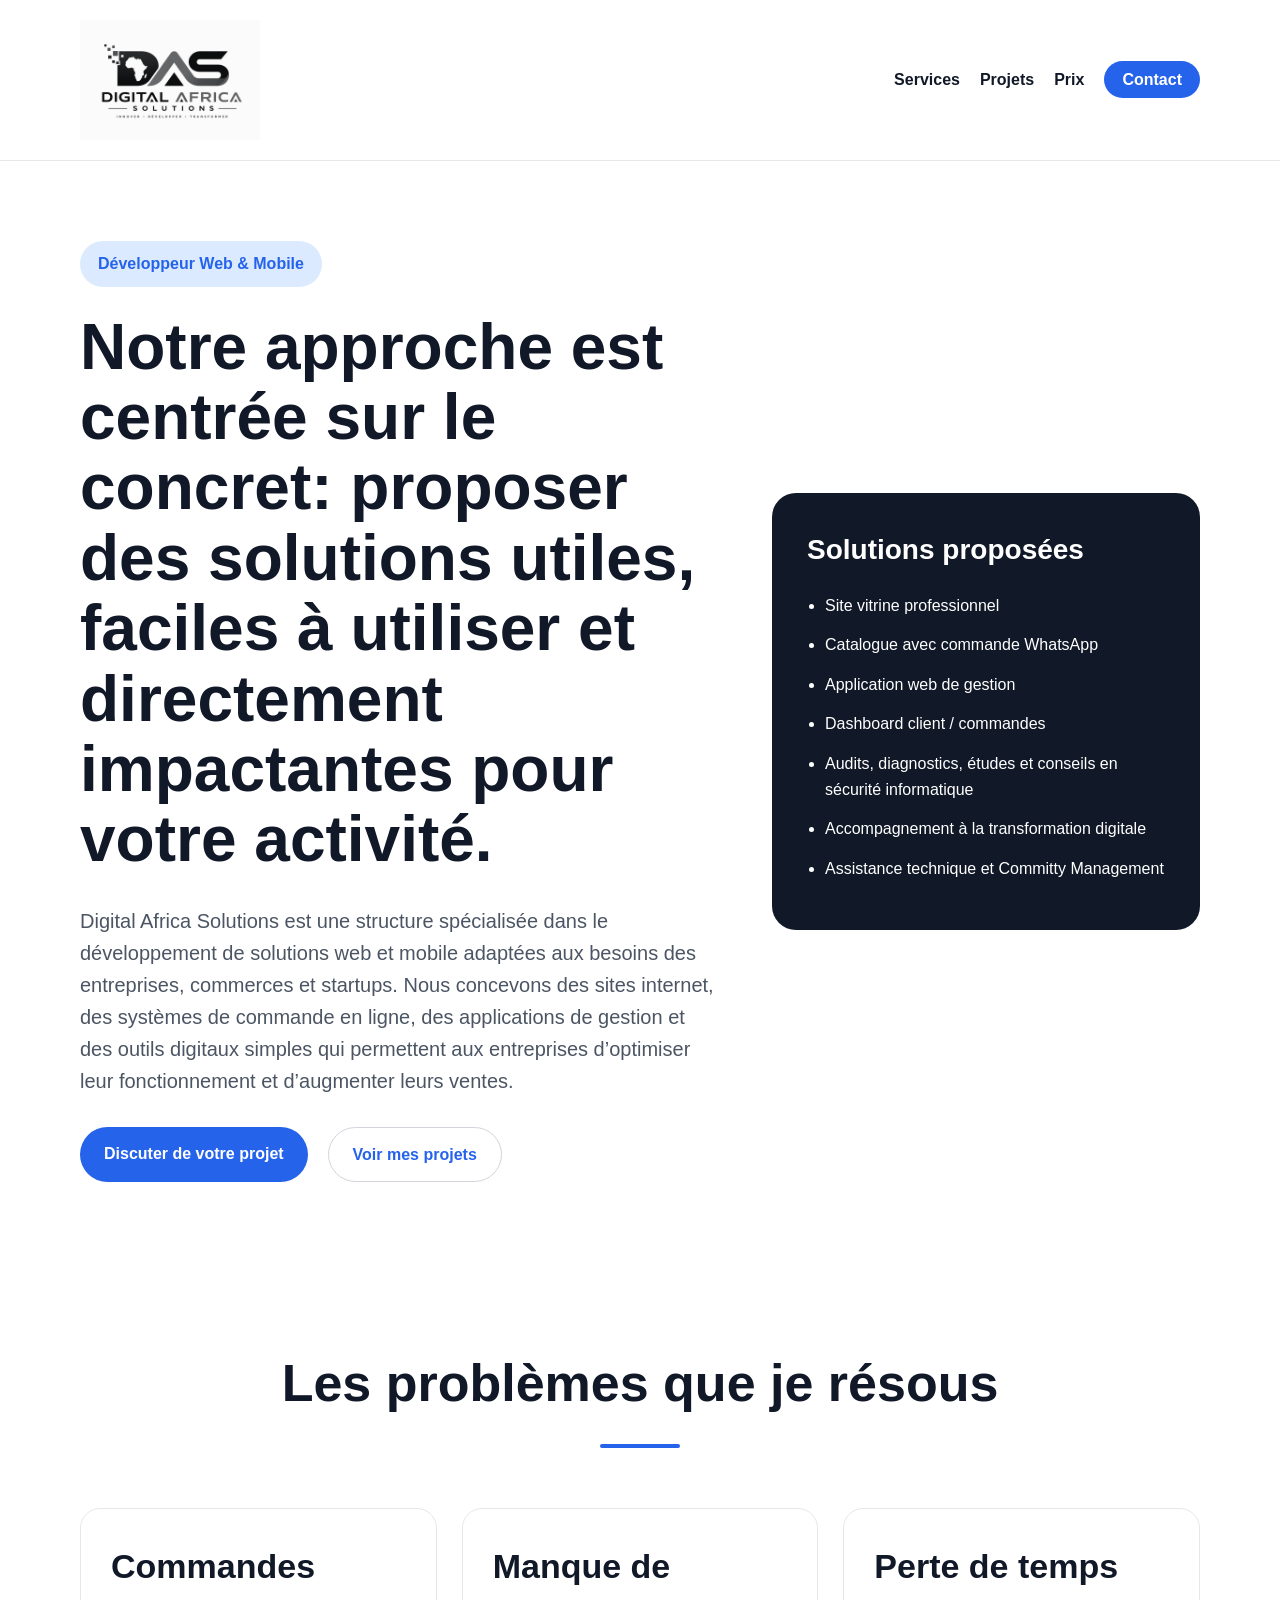
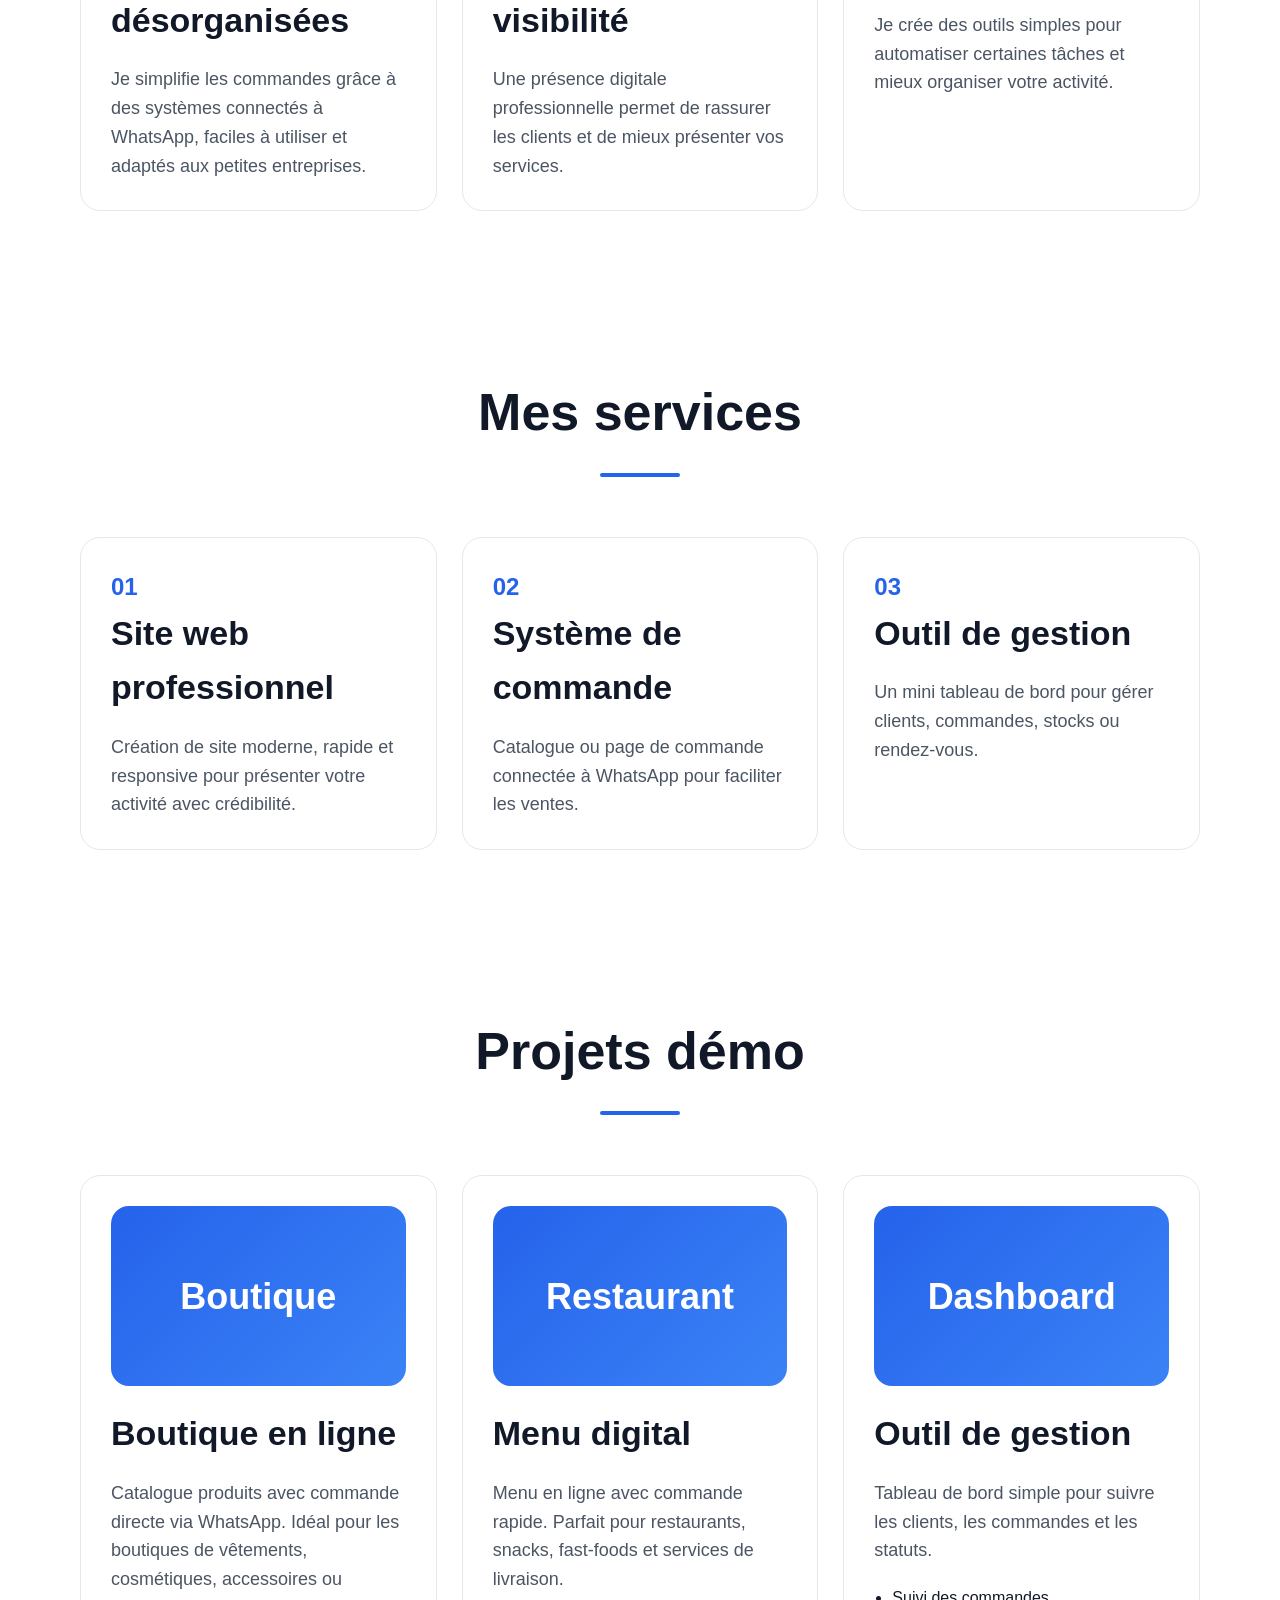
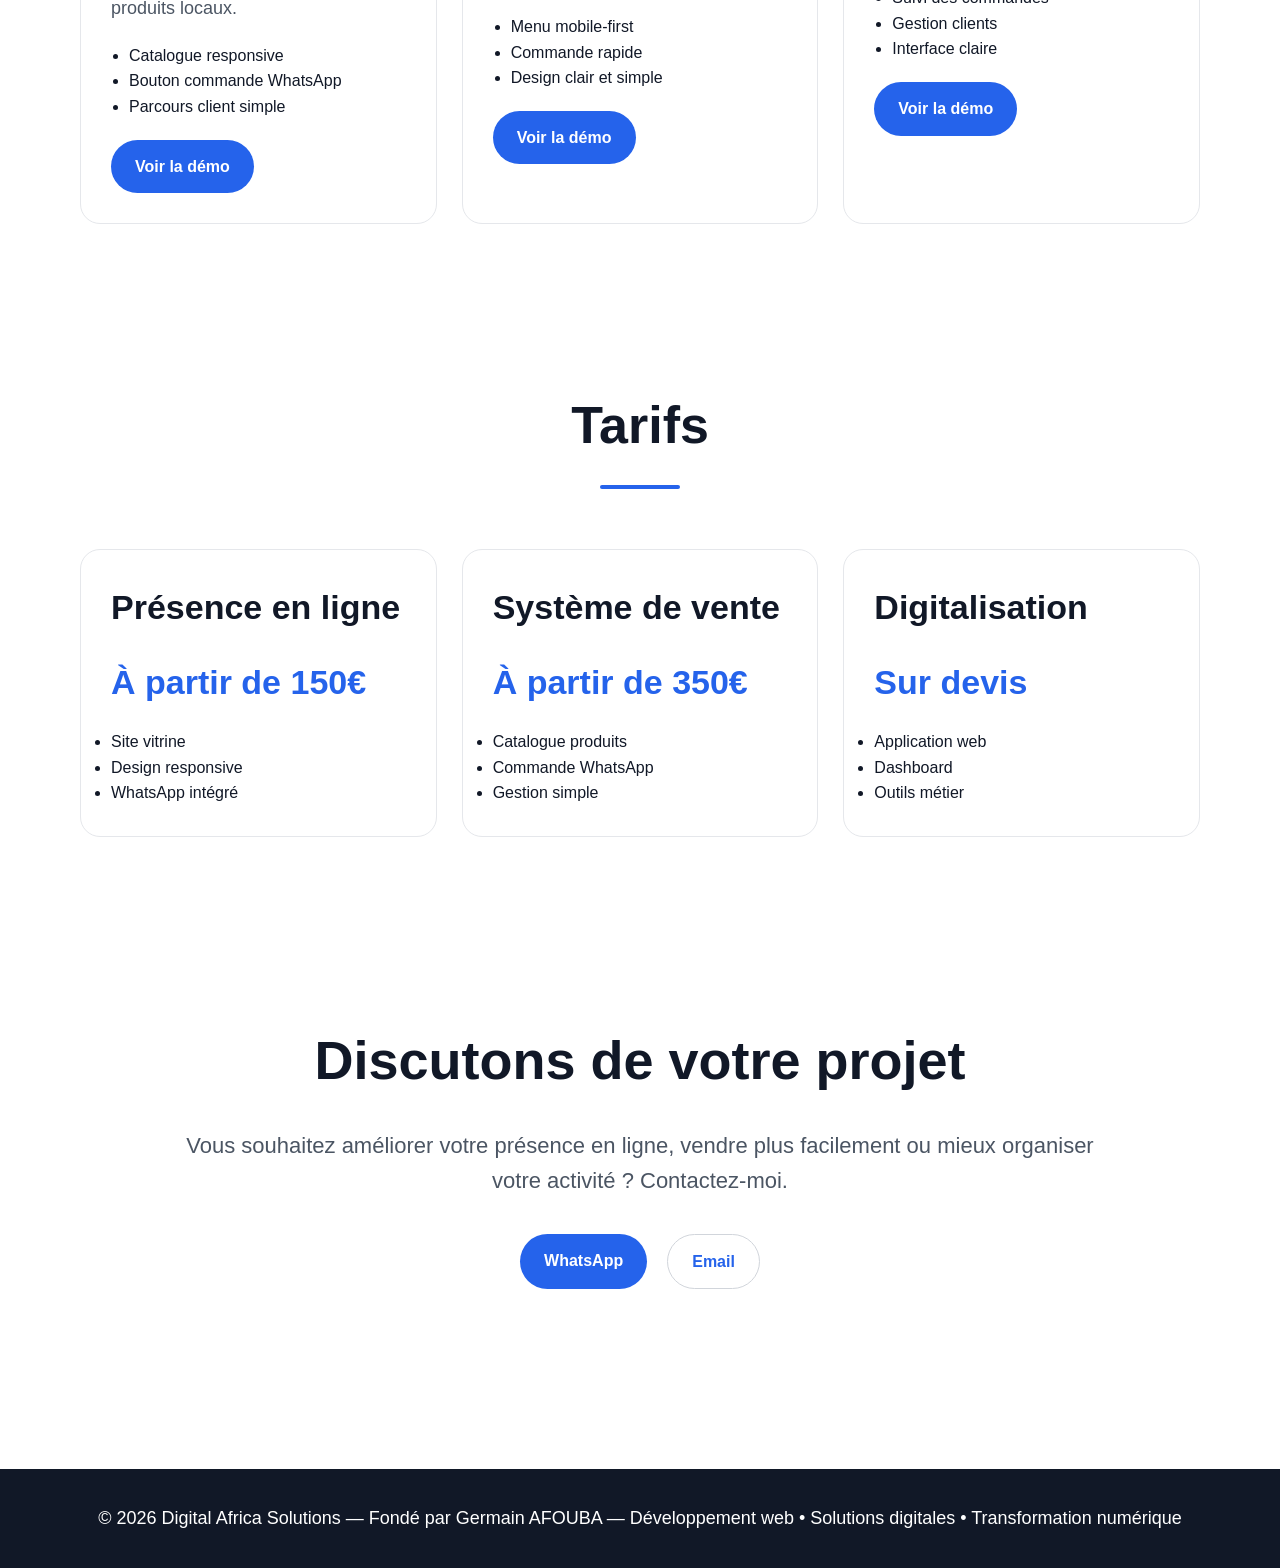
==== index.html @ 00da5e48 "Update index.html" ====
<!DOCTYPE html>
<html lang="fr">

<head>
    <meta charset="UTF-8">
    <meta name="viewport" content="width=device-width, initial-scale=1.0">

    <title>Digital Africa Solutions</title>

    <link rel="stylesheet" href="style.css">
</head>

<body>

    <!-- HEADER -->
    <header class="header">

        <nav class="navbar">

            <!-- LOGO -->
            <a href="#" class="logo">
                <img src="logo.png" alt="Digital Africa Solutions logo">
            </a>

            <!-- MENU -->
            <ul class="nav-links">
                <li><a href="#services">Services</a></li>
                <li><a href="#projects">Projets</a></li>
                <li><a href="#prix">Prix</a></li>
                <li><a href="#contact" class="nav-cta">Contact</a></li>
            </ul>

        </nav>

    </header>

    <main>

        <!-- HERO -->
        <section class="hero">

            <div class="hero-content">

                <p class="badge">Développeur Web & Mobile</p>

                <h1>
                    Notre approche est centrée sur le concret:
                    proposer des solutions utiles, faciles à utiliser
                    et directement impactantes pour votre activité.
                </h1>

                <p class="hero-text">
                    Digital Africa Solutions est une structure spécialisée dans
                    le développement de solutions web et mobile adaptées aux besoins
                    des entreprises, commerces et startups.
                    Nous concevons des sites internet, des systèmes de commande en ligne,
                    des applications de gestion et des outils digitaux simples qui
                    permettent aux entreprises d’optimiser leur fonctionnement et
                    d’augmenter leurs ventes.
                </p>

                <div class="hero-buttons">
                    <a href="#contact" class="btn-primary">
                        Discuter de votre projet
                    </a>

                    <a href="#projects" class="btn-secondary">
                        Voir mes projets
                    </a>
                </div>

            </div>

            <!-- BOX -->
            <div class="hero-box">

                <h3>Solutions proposées</h3>

                <ul>
                    <li>Site vitrine professionnel</li>
                    <li>Catalogue avec commande WhatsApp</li>
                    <li>Application web de gestion</li>
                    <li>Dashboard client / commandes</li>
                    <li>Audits, diagnostics, études et conseils en sécurité informatique</li>
                    <li>Accompagnement à la transformation digitale</li>
                    <li>Assistance technique et Committy Management</li>
                </ul>

            </div>

        </section>

        <!-- PROBLEMES -->
        <section class="section">

            <h2>Les problèmes que je résous</h2>

            <div class="cards">

                <div class="card">
                    <h3>Commandes désorganisées</h3>
                    <p>
                        Je simplifie les commandes grâce à des systèmes connectés
                        à WhatsApp, faciles à utiliser et adaptés aux petites entreprises.
                    </p>
                </div>

                <div class="card">
                    <h3>Manque de visibilité</h3>
                    <p>
                        Une présence digitale professionnelle permet de rassurer les clients
                        et de mieux présenter vos services.
                    </p>
                </div>

                <div class="card">
                    <h3>Perte de temps</h3>
                    <p>
                        Je crée des outils simples pour automatiser certaines tâches
                        et mieux organiser votre activité.
                    </p>
                </div>

            </div>

        </section>

        <!-- SERVICES -->
        <section class="section" id="services">

            <h2>Mes services</h2>

            <div class="cards">

                <div class="card">
                    <span>01</span>
                    <h3>Site web professionnel</h3>
                    <p>
                        Création de site moderne, rapide et responsive
                        pour présenter votre activité avec crédibilité.
                    </p>
                </div>

                <div class="card">
                    <span>02</span>
                    <h3>Système de commande</h3>
                    <p>
                        Catalogue ou page de commande connectée à WhatsApp
                        pour faciliter les ventes.
                    </p>
                </div>

                <div class="card">
                    <span>03</span>
                    <h3>Outil de gestion</h3>
                    <p>
                        Un mini tableau de bord pour gérer clients,
                        commandes, stocks ou rendez-vous.
                    </p>
                </div>

            </div>

        </section>

        <!-- PROJETS -->
        <section class="section" id="projects">

            <h2>Projets démo</h2>

            <div class="cards">

                <div class="project-card">

                    <div class="project-image">
                        Boutique
                    </div>

                    <div class="project-content">
                        <h3>Boutique en ligne</h3>

                        <p>
                            Catalogue produits avec commande directe via WhatsApp.
                            Idéal pour les boutiques de vêtements, cosmétiques,
                            accessoires ou produits locaux.
                        </p>

                        <ul>
                            <li>Catalogue responsive</li>
                            <li>Bouton commande WhatsApp</li>
                            <li>Parcours client simple</li>
                        </ul>

                        <a href="boutique.html" class="btn-primary">
                            Voir la démo
                        </a>
                    </div>

                </div>

                <div class="project-card">

                    <div class="project-image">
                        Restaurant
                    </div>

                    <div class="project-content">
                        <h3>Menu digital</h3>

                        <p>
                            Menu en ligne avec commande rapide.
                            Parfait pour restaurants, snacks,
                            fast-foods et services de livraison.
                        </p>

                        <ul>
                            <li>Menu mobile-first</li>
                            <li>Commande rapide</li>
                            <li>Design clair et simple</li>
                        </ul>

                        <a href="restaurant.html" class="btn-primary">
                            Voir la démo
                        </a>
                    </div>

                </div>

                <div class="project-card">

                    <div class="project-image">
                        Dashboard
                    </div>

                    <div class="project-content">
                        <h3>Outil de gestion</h3>

                        <p>
                            Tableau de bord simple pour suivre les clients,
                            les commandes et les statuts.
                        </p>

                        <ul>
                            <li>Suivi des commandes</li>
                            <li>Gestion clients</li>
                            <li>Interface claire</li>
                        </ul>

                        <a href="dashboard.html" class="btn-primary">
                            Voir la démo
                        </a>
                    </div>

                </div>

            </div>

        </section>

        <!-- TARIFS -->
        <section class="section" id="prix">

            <h2>Tarifs</h2>

            <div class="cards">

                <div class="card">
                    <h3>Présence en ligne</h3>
                    <p class="price">À partir de 150€</p>

                    <ul>
                        <li>Site vitrine</li>
                        <li>Design responsive</li>
                        <li>WhatsApp intégré</li>
                    </ul>
                </div>

                <div class="card">
                    <h3>Système de vente</h3>
                    <p class="price">À partir de 350€</p>

                    <ul>
                        <li>Catalogue produits</li>
                        <li>Commande WhatsApp</li>
                        <li>Gestion simple</li>
                    </ul>
                </div>

                <div class="card">
                    <h3>Digitalisation</h3>
                    <p class="price">Sur devis</p>

                    <ul>
                        <li>Application web</li>
                        <li>Dashboard</li>
                        <li>Outils métier</li>
                    </ul>
                </div>

            </div>

        </section>

        <!-- CONTACT -->
        <section class="contact" id="contact">

            <h2>Discutons de votre projet</h2>

            <p>
                Vous souhaitez améliorer votre présence en ligne,
                vendre plus facilement ou mieux organiser votre activité ?
                Contactez-moi.
            </p>

            <div class="contact-buttons">

                <a href="https://wa.me/33600000000" class="btn-primary">
                    WhatsApp
                </a>

                <a href="mailto:contact@digitalafrica.com" class="btn-secondary">
                    Email
                </a>

            </div>

        </section>

    </main>

    <!-- FOOTER -->
    <footer class="footer">
        <p>
            © 2026 Digital Africa Solutions — Fondé par Germain AFOUBA — 
            Développement web • Solutions digitales • Transformation numérique
        </p>
    </footer>

</body>

</html>
---- style.css ----
*{
    margin:0;
    padding:0;
    box-sizing:border-box;
}

body{
    font-family:Arial, Helvetica, sans-serif;
    background:#ffffff;
    color:#111827;
    line-height:1.6;
}

/* HEADER */

.header{
    border-bottom:1px solid #e5e7eb;
    background:white;
}

.navbar{
    max-width:1200px;
    margin:auto;
    padding:20px 40px;

    display:flex;
    justify-content:space-between;
    align-items:center;
}

/* LOGO */

.logo img{
    width:180px;
    height:auto;
    display:block;
}

/* MENU */

.nav-links{
    display:flex;
    align-items:center;
    gap:20px;
    list-style:none;
}

.nav-links a{
    text-decoration:none;
    color:#111827;
    font-weight:600;
}

.nav-cta{
    background:#2563eb;
    color:white !important;
    padding:10px 18px;
    border-radius:999px;
}

/* HERO */

.hero{
    max-width:1200px;
    margin:auto;
    padding:80px 40px;

    display:grid;
    grid-template-columns:1.5fr 1fr;
    gap:50px;
    align-items:center;
}

.badge{
    display:inline-block;
    background:#dbeafe;
    color:#2563eb;
    padding:10px 18px;
    border-radius:999px;
    font-weight:700;
    margin-bottom:25px;
}

.hero h1{
    font-size:64px;
    line-height:1.1;
    margin-bottom:30px;
    font-weight:800;
}

.hero-text{
    font-size:20px;
    color:#4b5563;
    margin-bottom:30px;
}

.hero-buttons{
    display:flex;
    gap:20px;
    flex-wrap:wrap;
}

.btn-primary{
    display:inline-block;
    background:#2563eb;
    color:white;
    padding:14px 24px;
    border-radius:999px;
    text-decoration:none;
    font-weight:700;
}

.btn-secondary{
    display:inline-block;
    border:1px solid #d1d5db;
    color:#2563eb;
    padding:14px 24px;
    border-radius:999px;
    text-decoration:none;
    font-weight:700;
}

/* BOX */

.hero-box{
    background:#111827;
    color:white;
    padding:35px;
    border-radius:24px;
}

.hero-box h3{
    margin-bottom:20px;
    font-size:28px;
}

.hero-box ul{
    padding-left:18px;
}

.hero-box li{
    margin-bottom:14px;
}

/* SECTIONS */

.section{
    max-width:1200px;
    margin:auto;
    padding:80px 40px;
}

.section h2{
    text-align:center;
    font-size:52px;
    margin-bottom:60px;
    font-weight:800;
    position:relative;
}

.section h2::after{
    content:"";
    width:80px;
    height:4px;
    background:#2563eb;
    display:block;
    margin:18px auto 0;
    border-radius:999px;
}

/* CARDS */

.cards{
    display:grid;
    grid-template-columns:repeat(auto-fit,minmax(300px,1fr));
    gap:25px;
}

.card,
.project-card{
    background:white;
    border:1px solid #e5e7eb;
    border-radius:20px;
    padding:30px;
}

.card h3,
.project-card h3{
    font-size:34px;
    margin-bottom:18px;
    font-weight:800;
}

.card p,
.project-card p{
    color:#4b5563;
    font-size:18px;
}

.card span{
    color:#2563eb;
    font-size:24px;
    font-weight:800;
}

/* PROJECTS */

.project-image{
    background:linear-gradient(135deg,#2563eb,#3b82f6);
    height:180px;
    border-radius:18px;
    margin-bottom:20px;

    display:flex;
    align-items:center;
    justify-content:center;

    color:white;
    font-size:36px;
    font-weight:800;
}

.project-content ul{
    margin:20px 0;
    padding-left:18px;
}

/* PRIX */

.price{
    font-size:34px !important;
    font-weight:800;
    color:#2563eb !important;
    margin:20px 0;
}

/* CONTACT */

.contact{
    max-width:1000px;
    margin:auto;
    padding:100px 40px;
    text-align:center;
}

.contact h2{
    font-size:54px;
    margin-bottom:25px;
    font-weight:800;
}

.contact p{
    font-size:22px;
    color:#4b5563;
    margin-bottom:35px;
}

.contact-buttons{
    display:flex;
    justify-content:center;
    gap:20px;
    flex-wrap:wrap;
}

/* FOOTER */

.footer{
    background:#111827;
    color:white;
    text-align:center;
    padding:35px 20px;
    margin-top:80px;
}

.footer p{
    font-size:18px;
}

/* RESPONSIVE */

@media(max-width:900px){

    .hero{
        grid-template-columns:1fr;
    }

    .hero h1{
        font-size:46px;
    }

    .section h2,
    .contact h2{
        font-size:40px;
    }

    .navbar{
        flex-direction:column;
        gap:20px;
    }

}
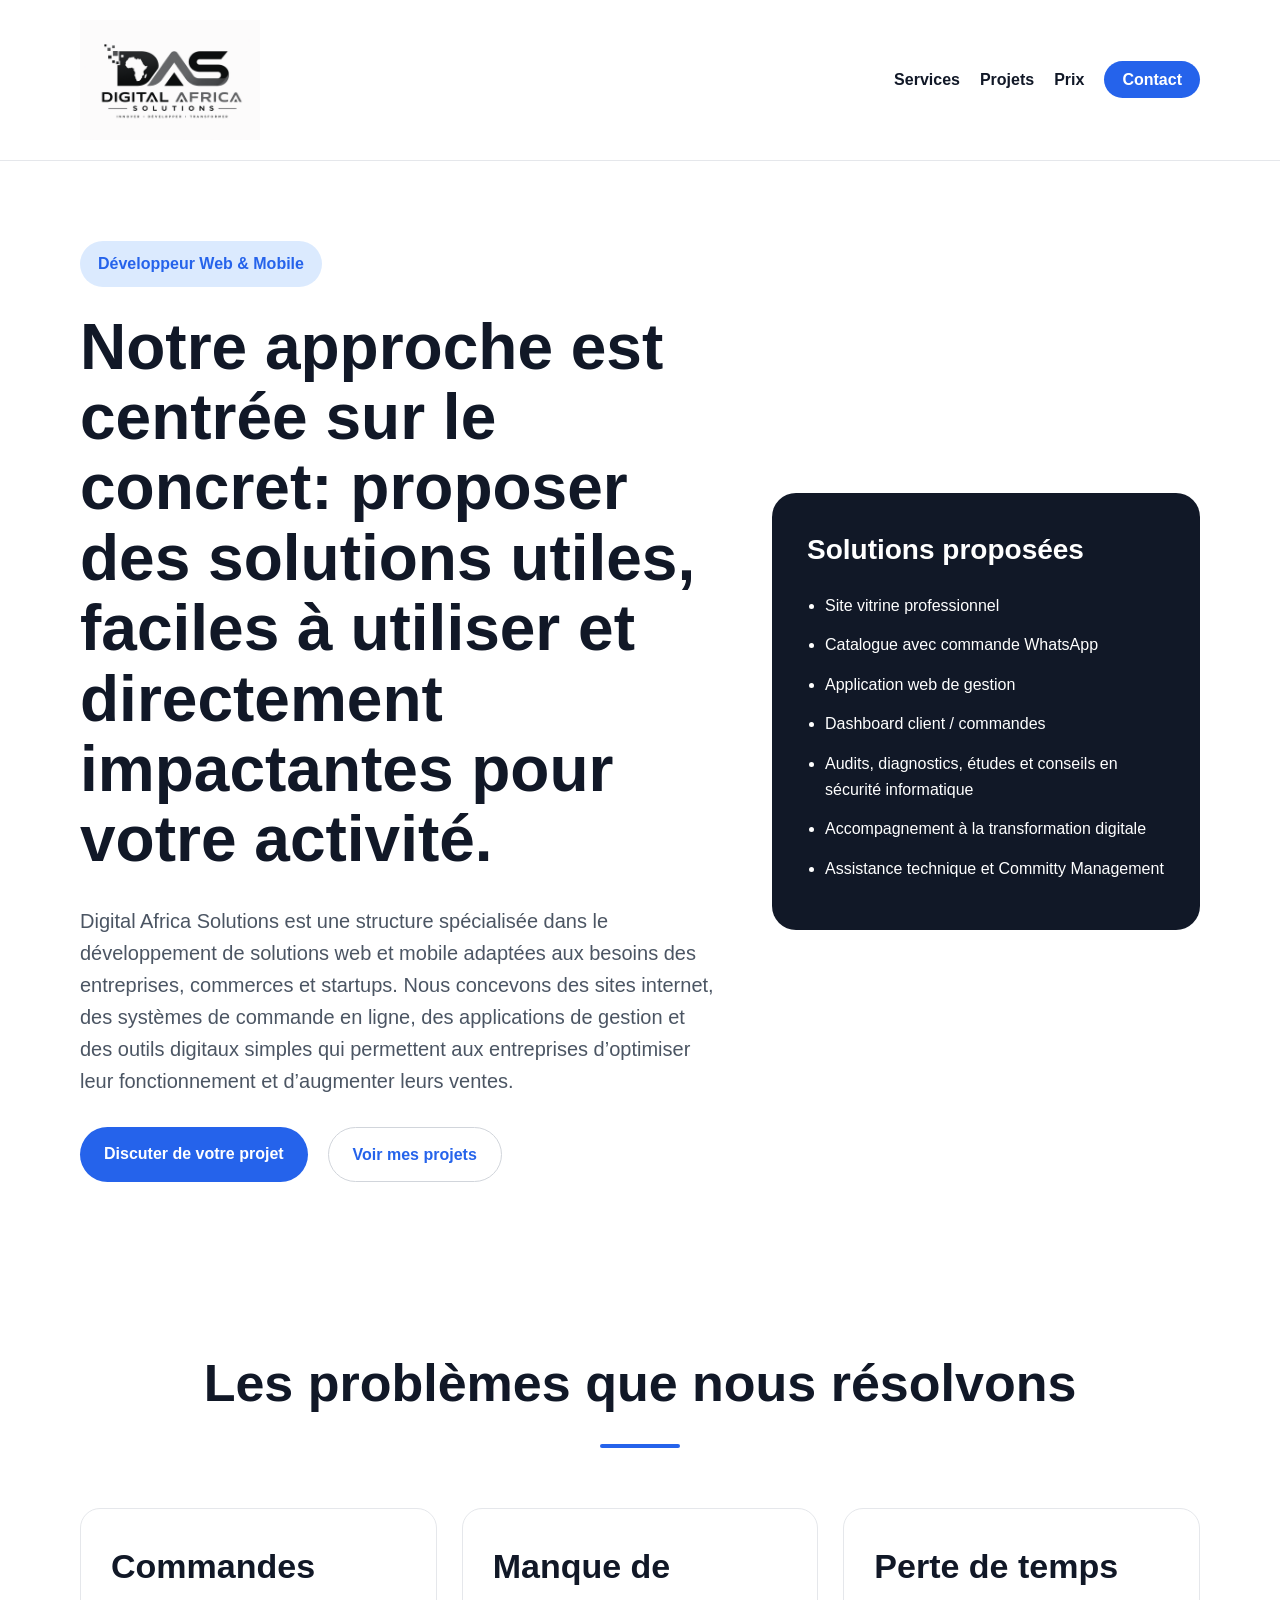
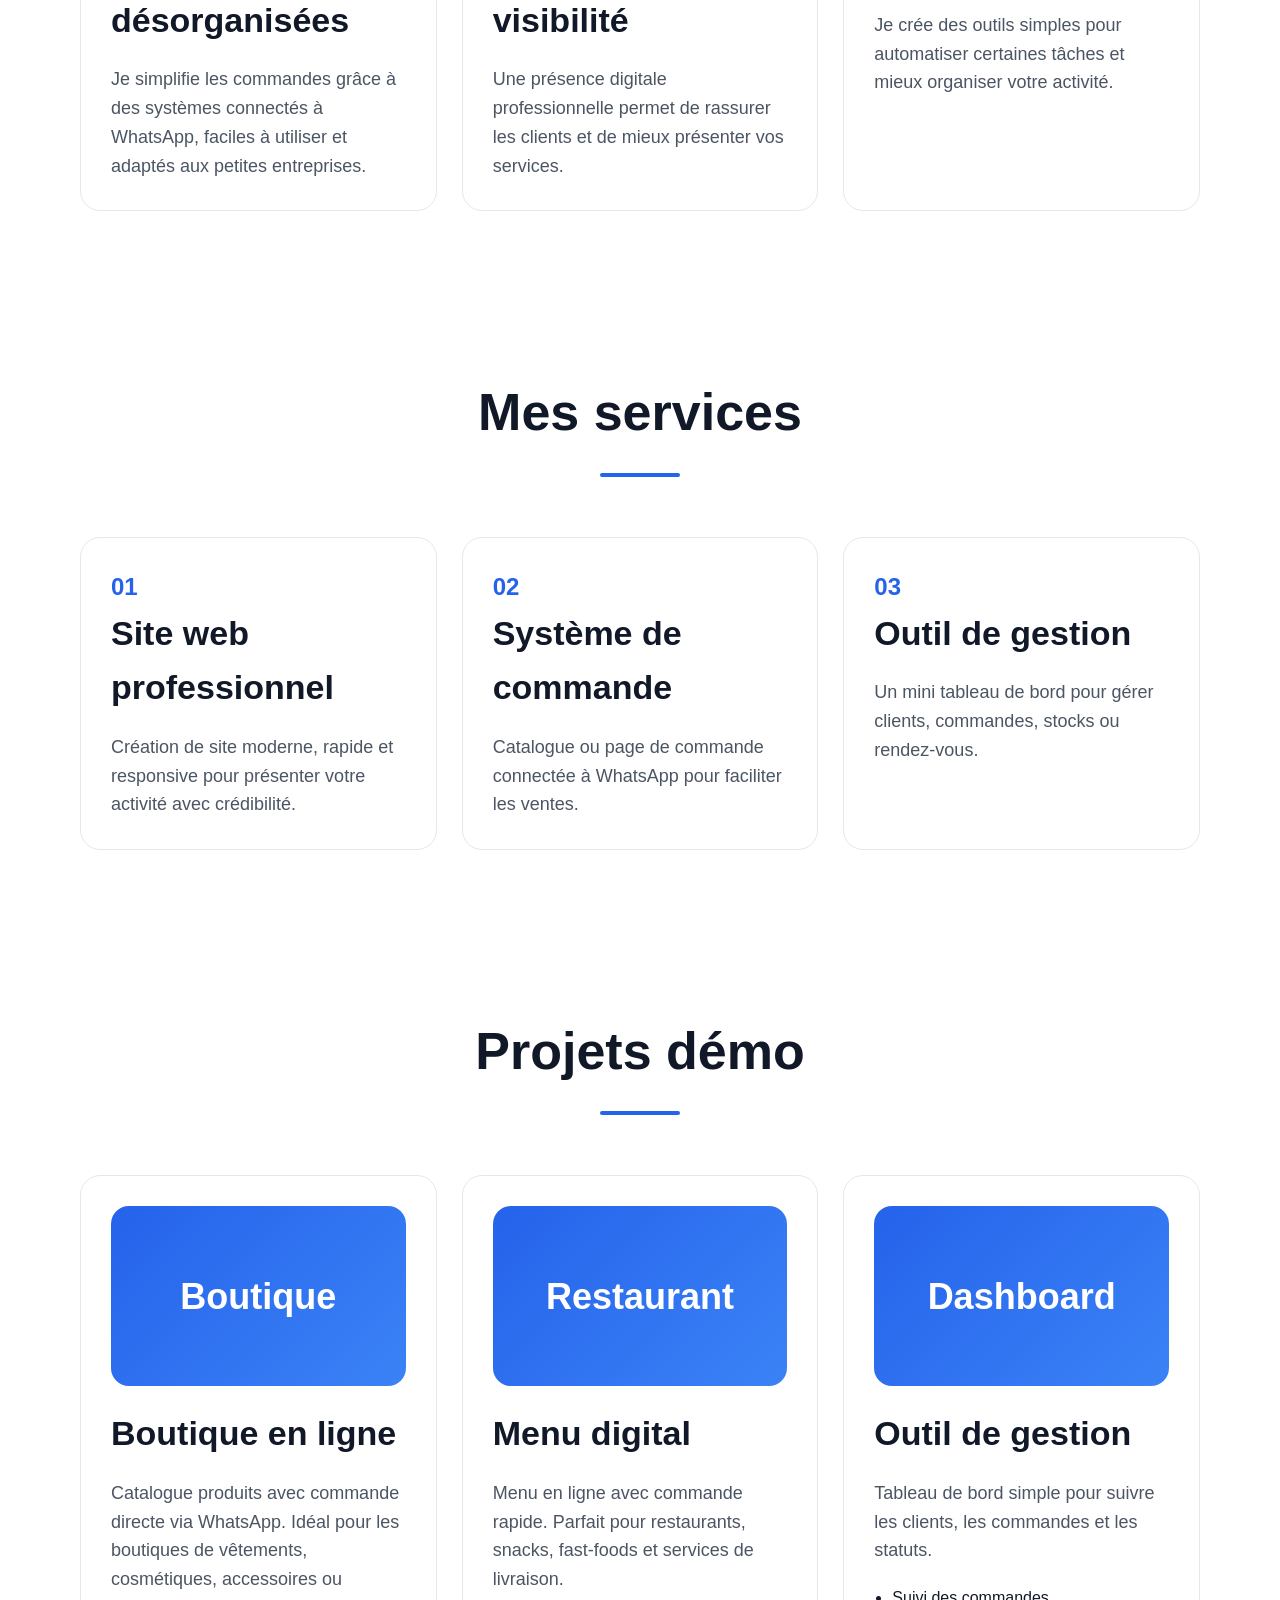
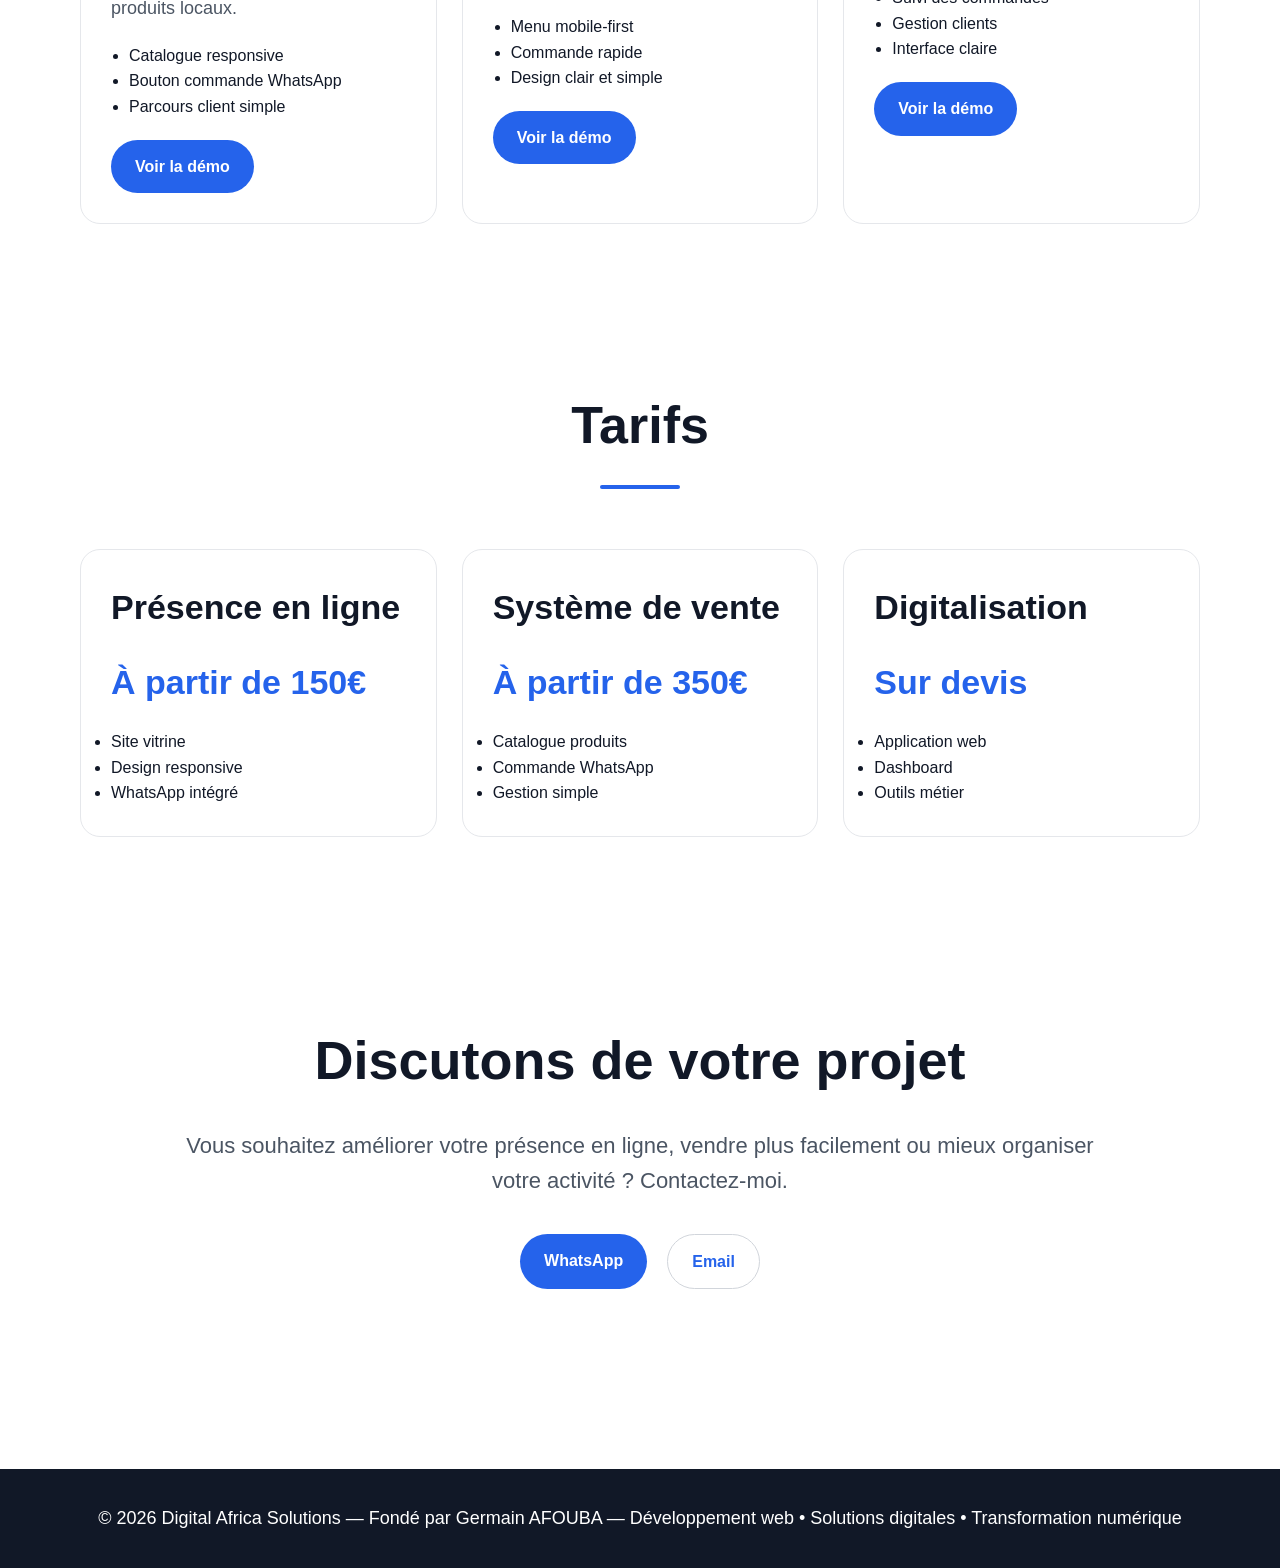
==== commit 79b9e0f9: "Update index.html" ====
--- a/index.html
+++ b/index.html
@@ -93,7 +93,7 @@
         <!-- PROBLEMES -->
         <section class="section">
 
-            <h2>Les problèmes que je résous</h2>
+            <h2>Les problèmes que nous résolvons</h2>
 
             <div class="cards">
 
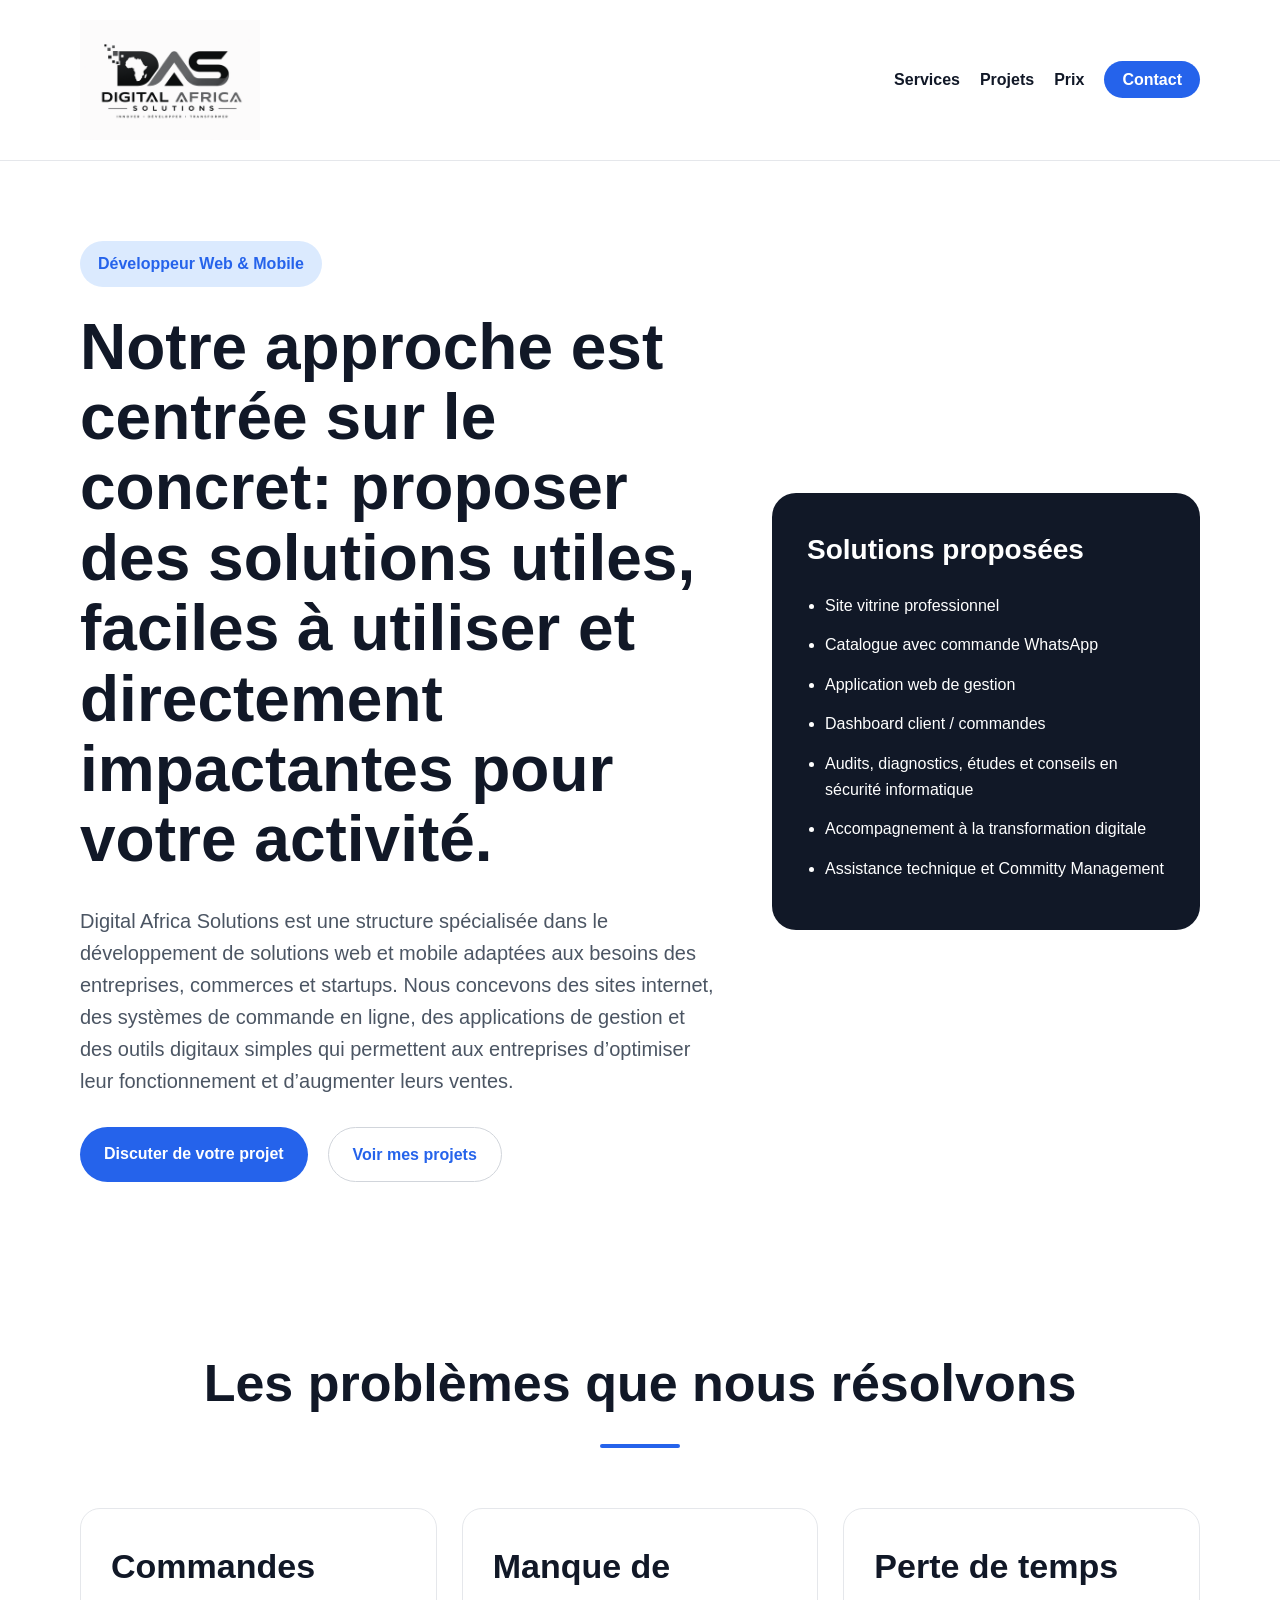
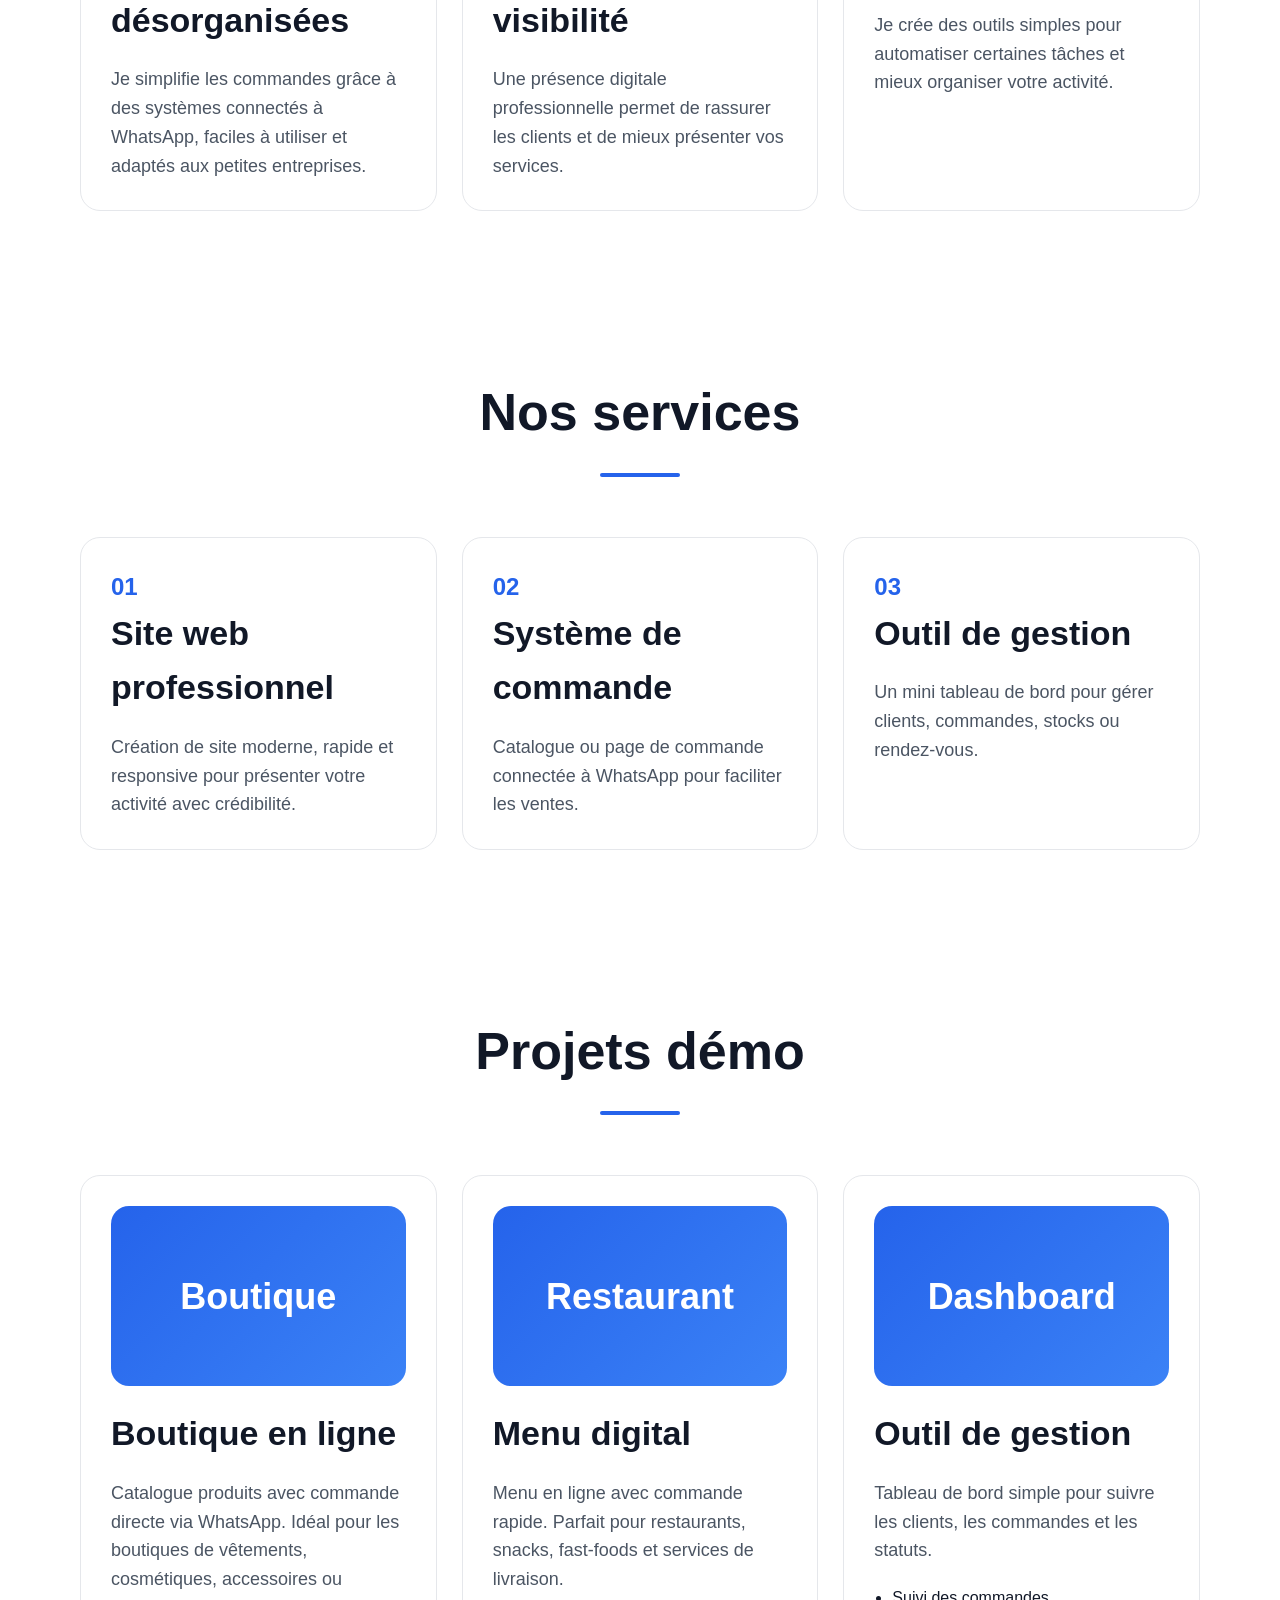
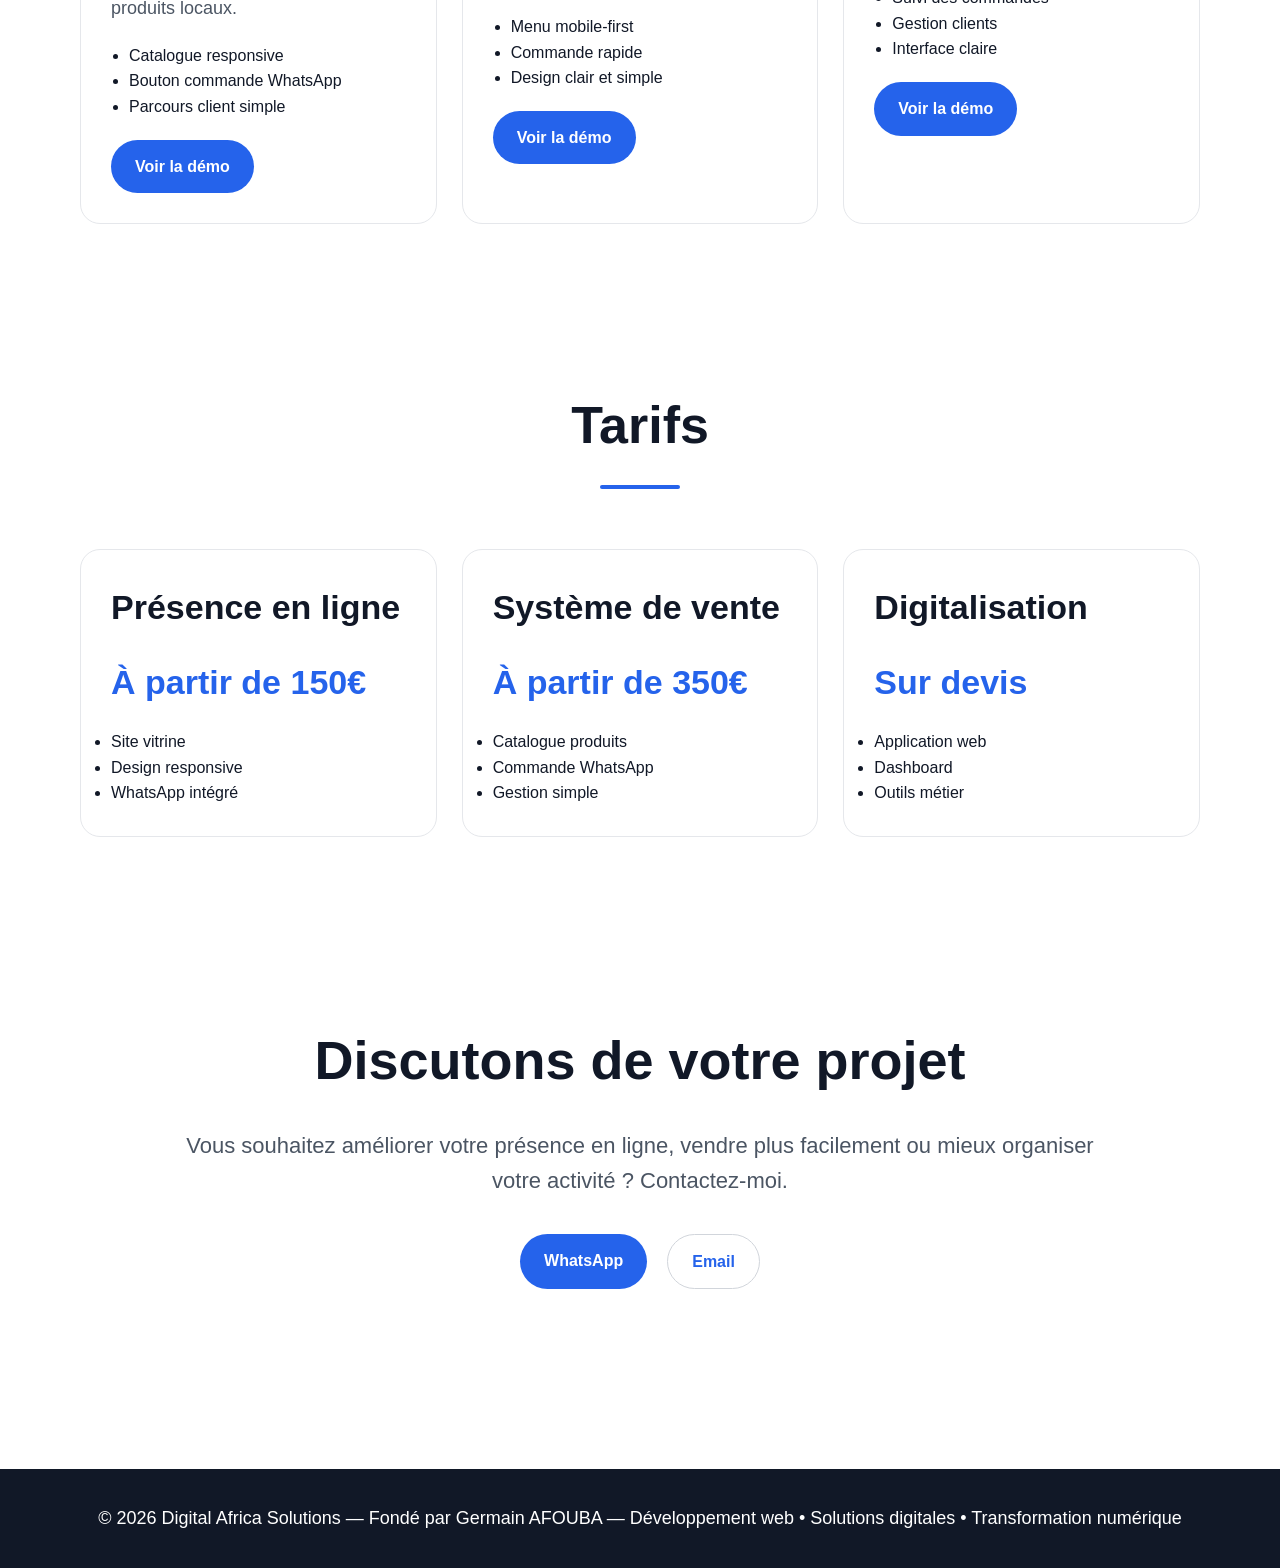
==== commit f1685c52: "Update index.html" ====
--- a/index.html
+++ b/index.html
@@ -128,7 +128,7 @@
         <!-- SERVICES -->
         <section class="section" id="services">
 
-            <h2>Mes services</h2>
+            <h2>Nos services</h2>
 
             <div class="cards">
 
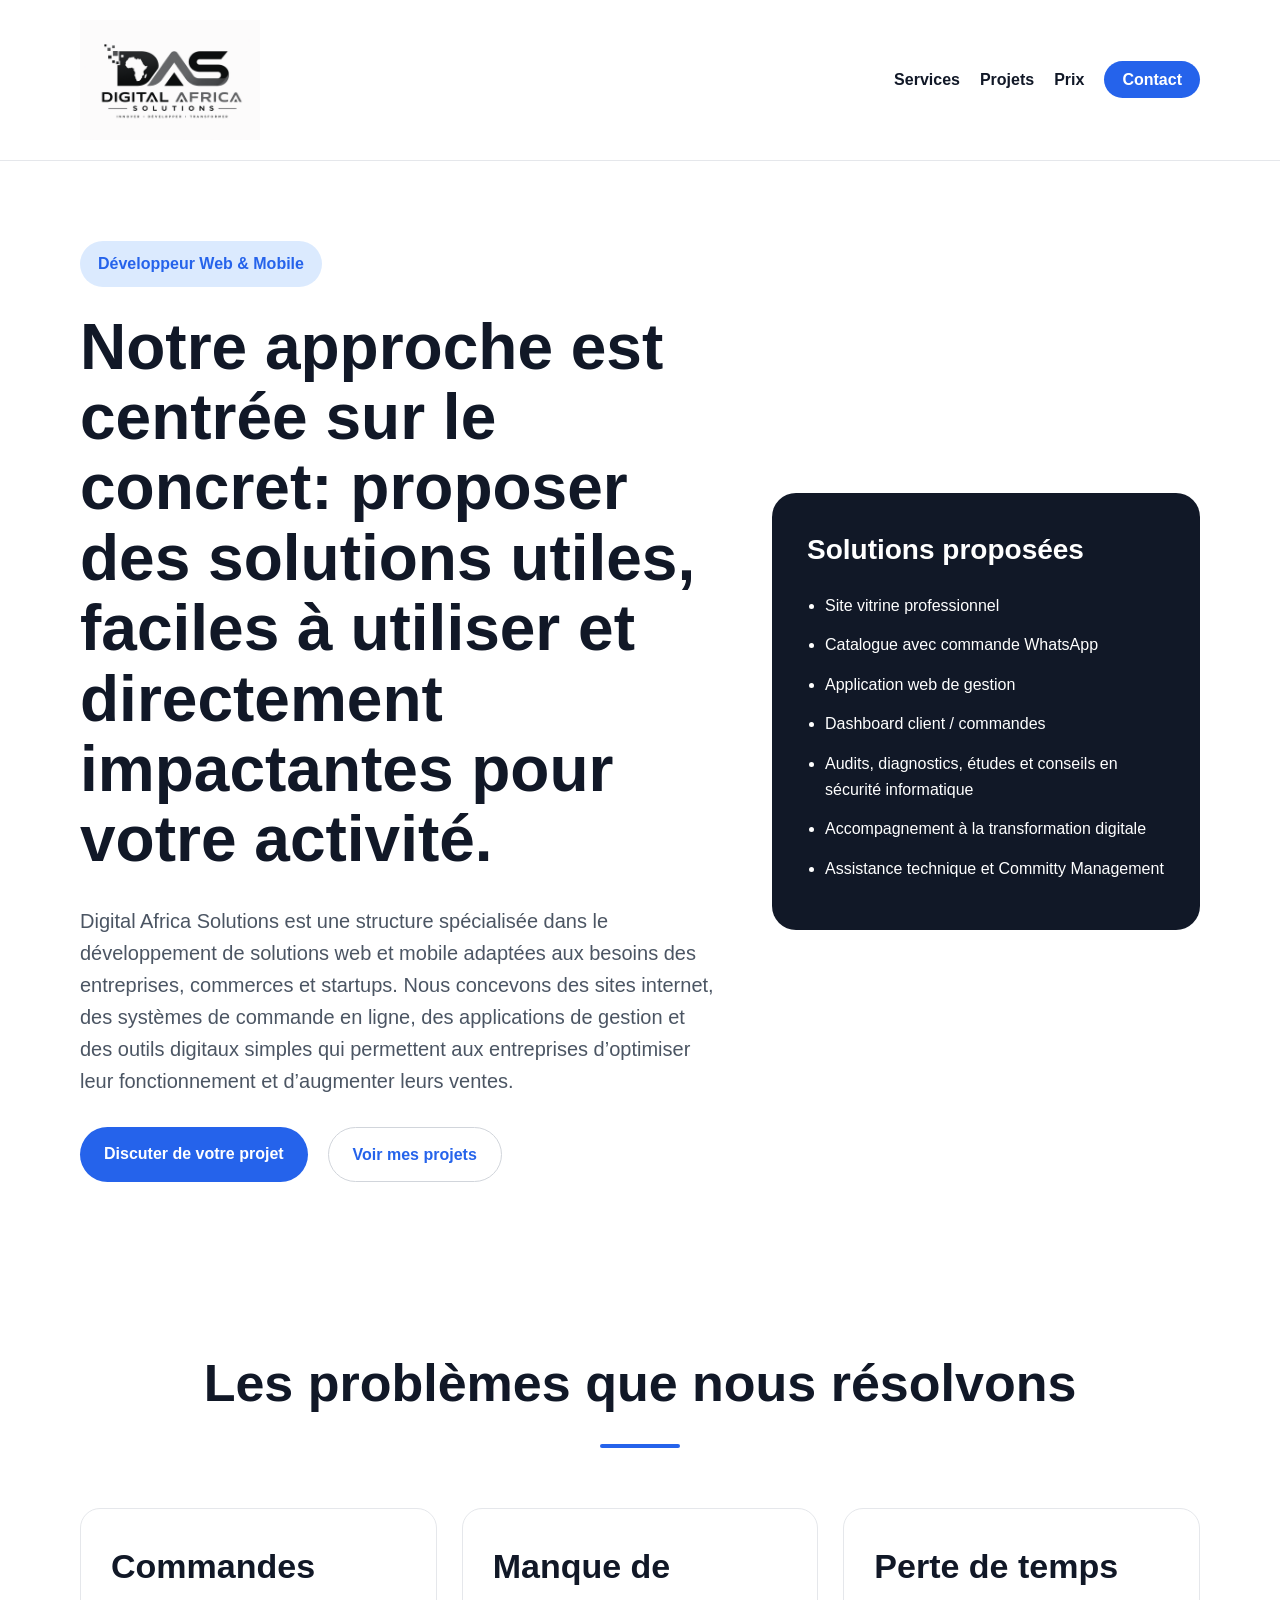
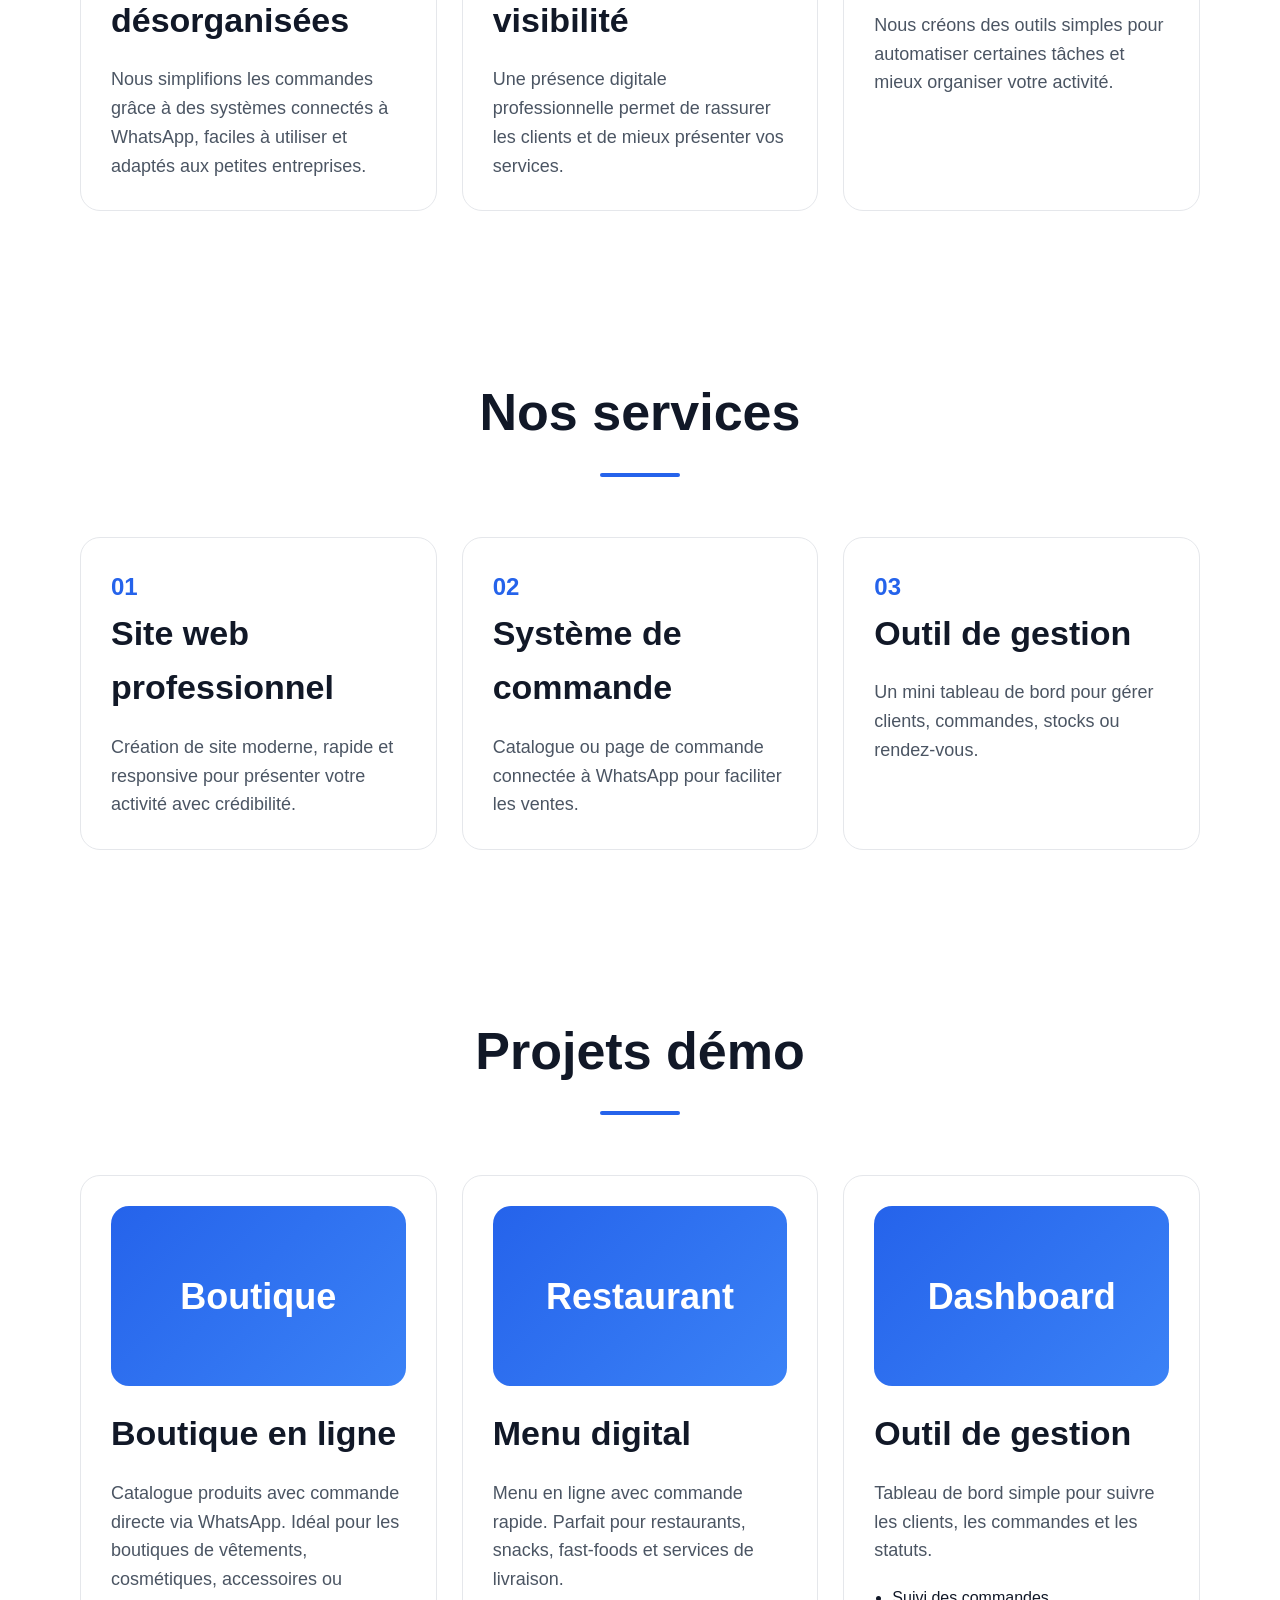
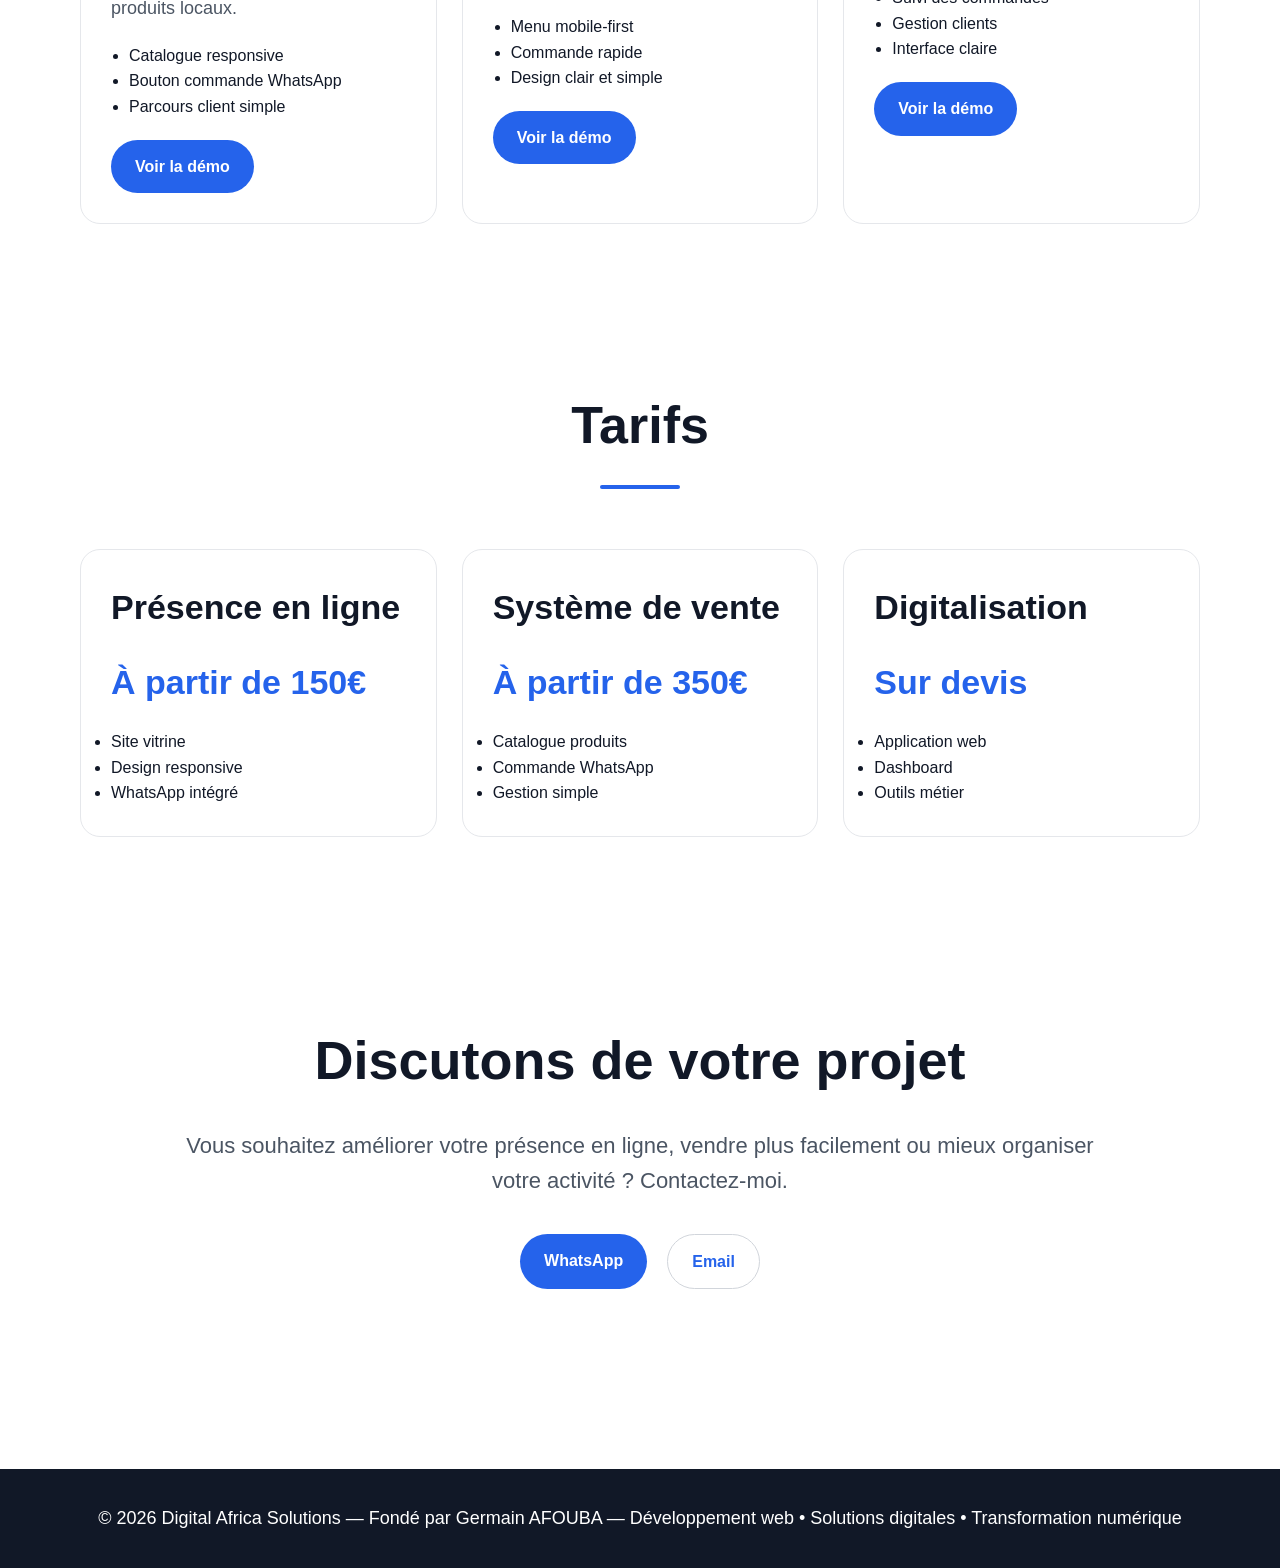
==== commit ad6e7330: "Update index.html" ====
--- a/index.html
+++ b/index.html
@@ -100,7 +100,7 @@
                 <div class="card">
                     <h3>Commandes désorganisées</h3>
                     <p>
-                        Je simplifie les commandes grâce à des systèmes connectés
+                        Nous simplifions les commandes grâce à des systèmes connectés
                         à WhatsApp, faciles à utiliser et adaptés aux petites entreprises.
                     </p>
                 </div>
@@ -116,7 +116,7 @@
                 <div class="card">
                     <h3>Perte de temps</h3>
                     <p>
-                        Je crée des outils simples pour automatiser certaines tâches
+                        Nous créons des outils simples pour automatiser certaines tâches
                         et mieux organiser votre activité.
                     </p>
                 </div>
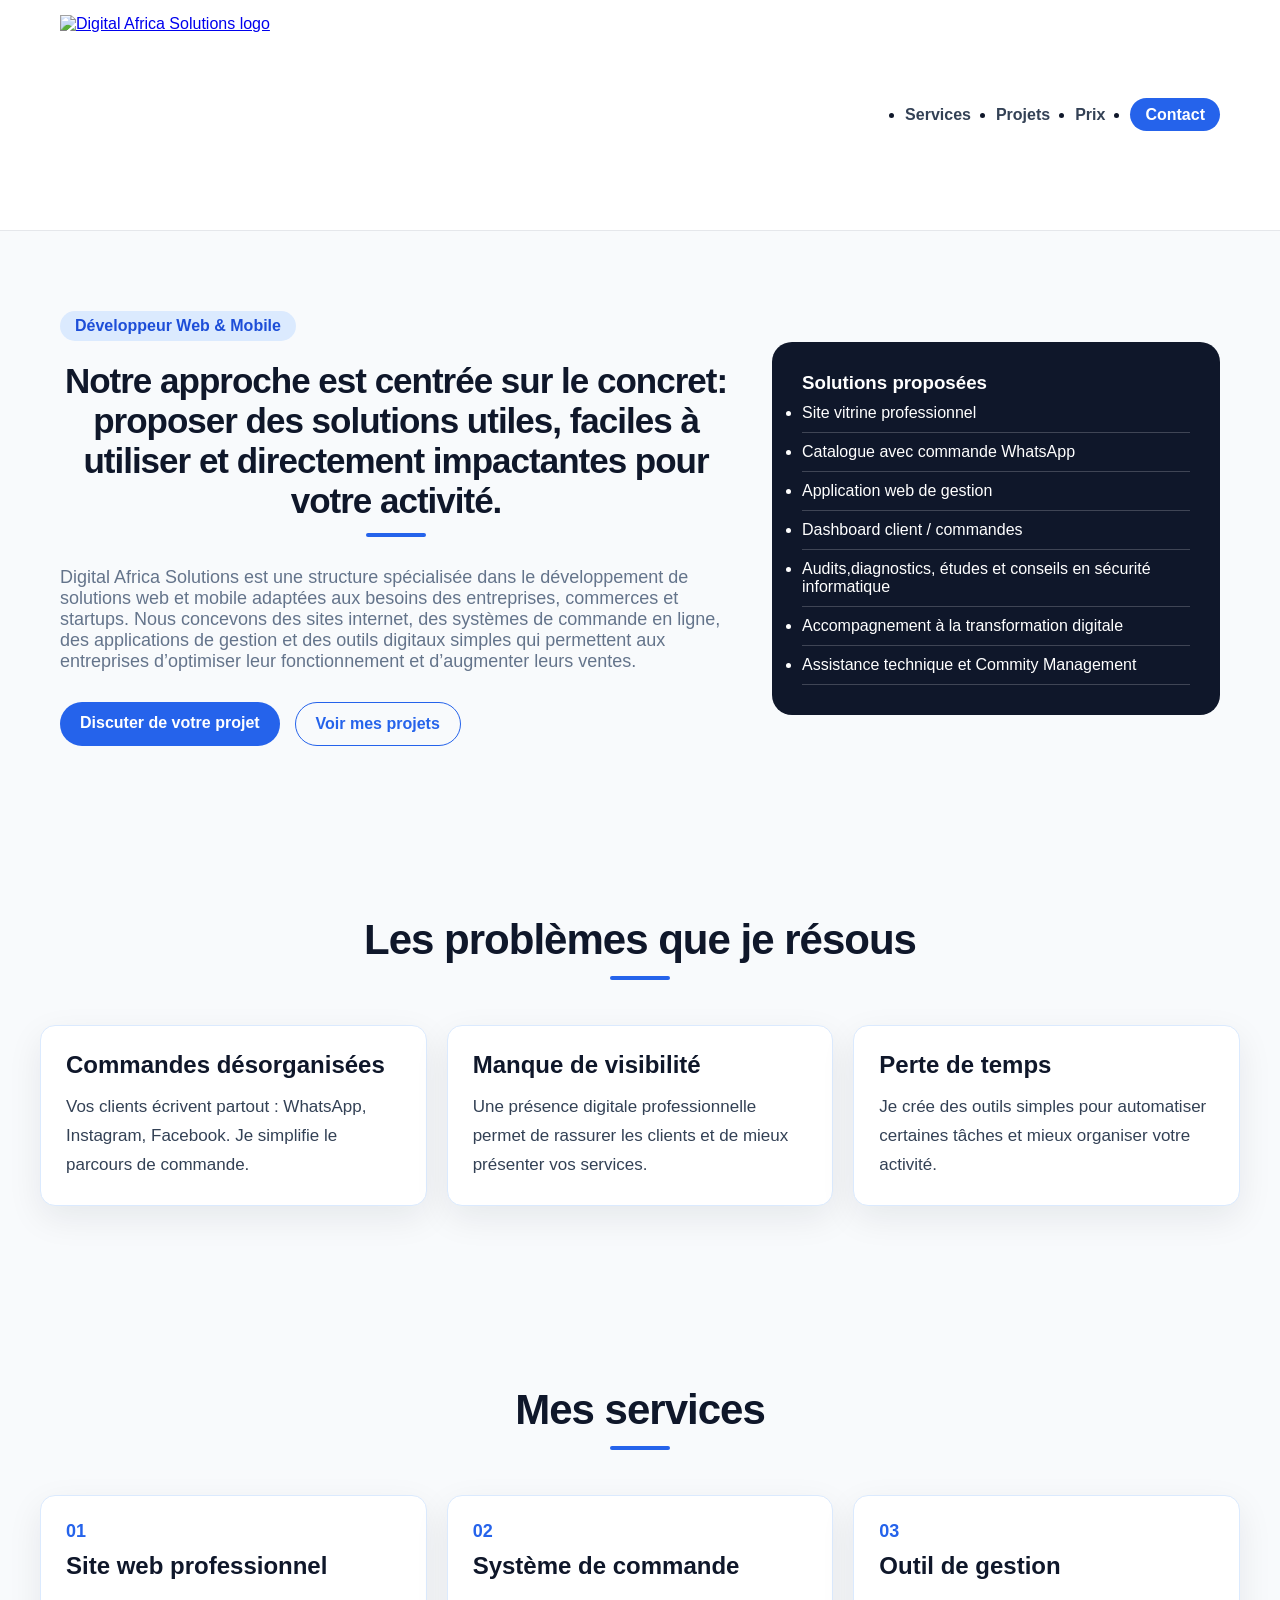
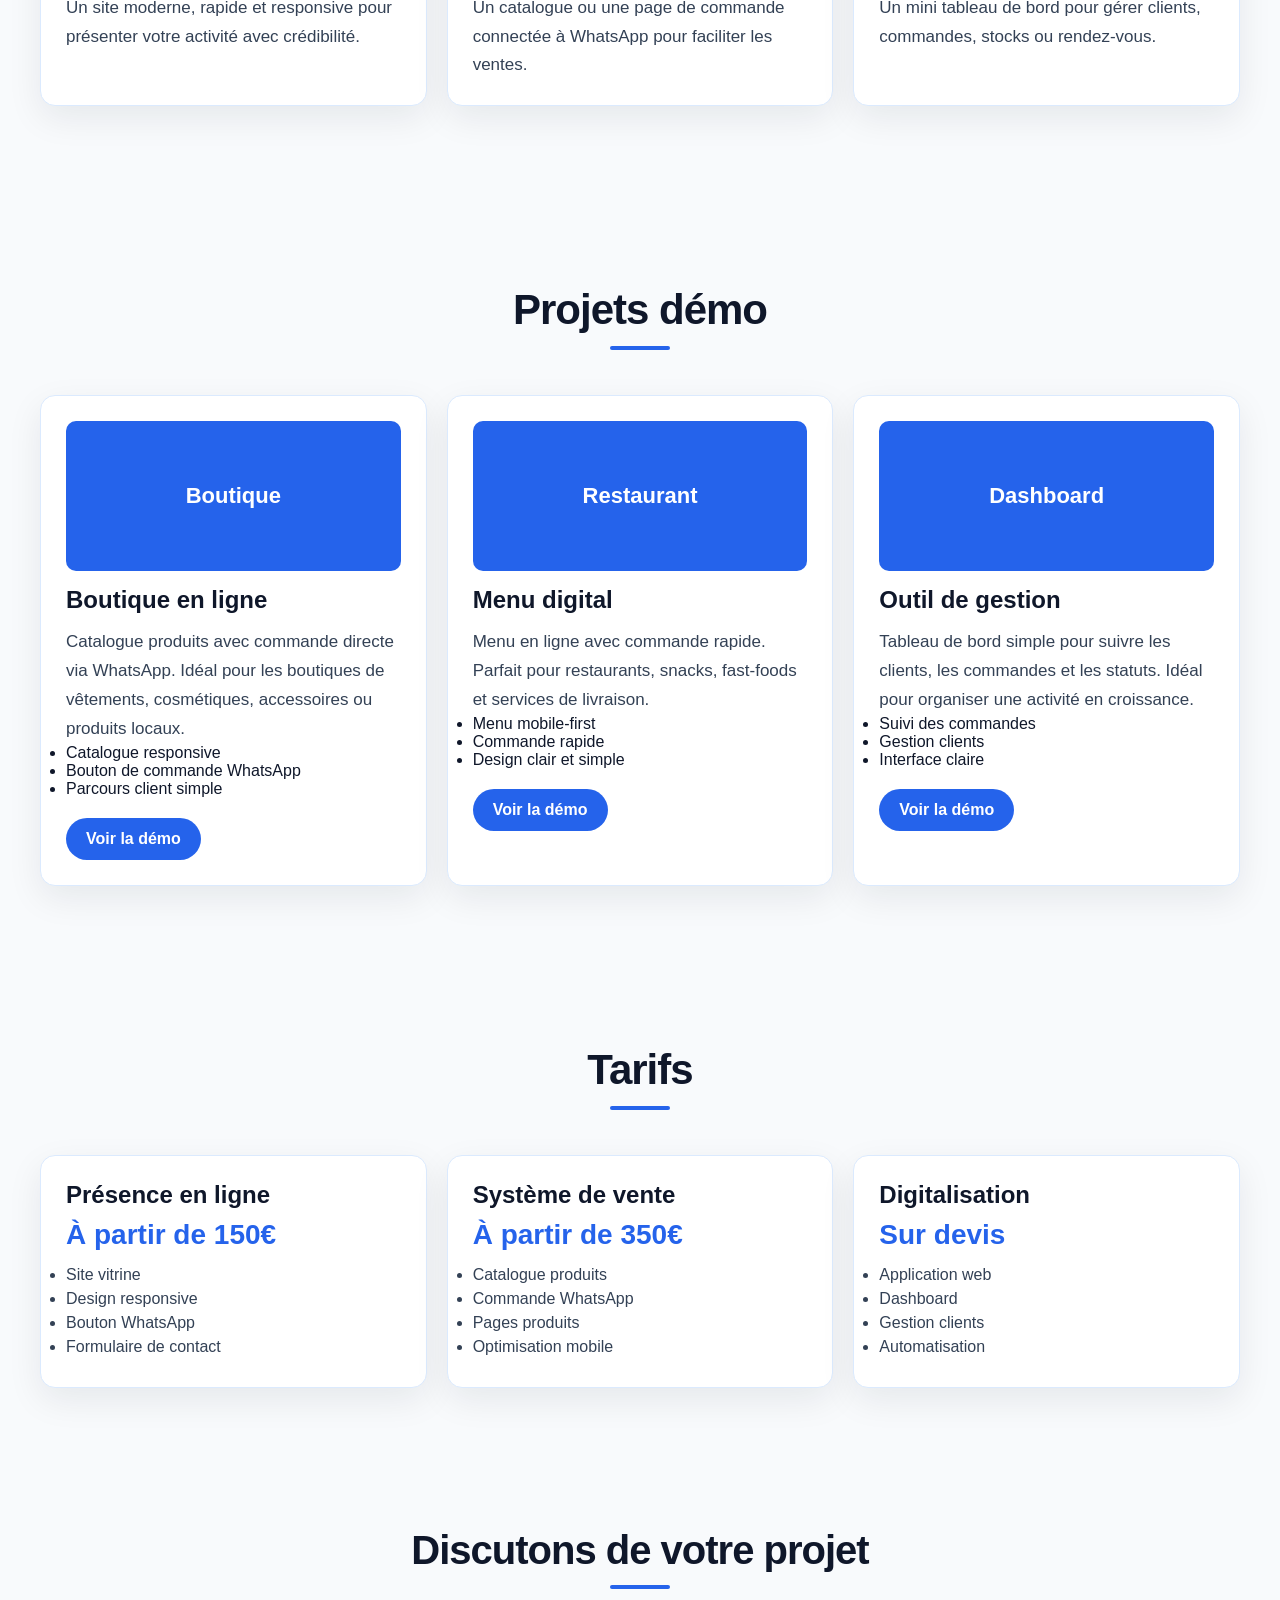
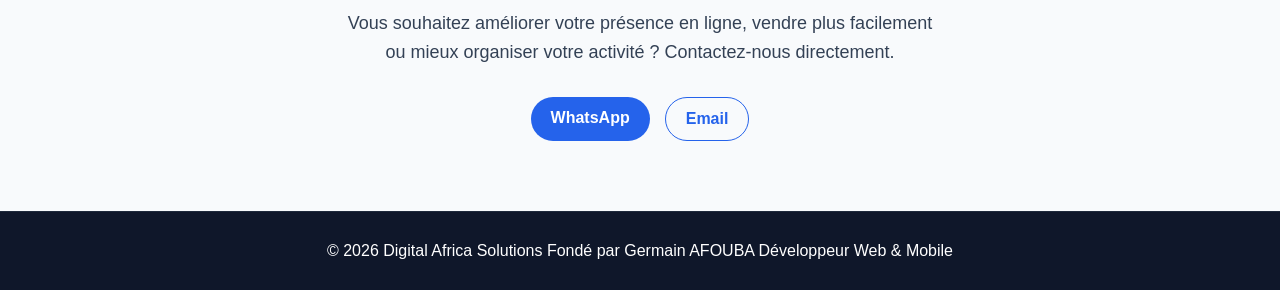
==== commit 11fce1fb: "Fix WhatsApp link and sync local project updates for deployment" ====
--- a/index.html
+++ b/index.html
@@ -1,341 +1,251 @@
 <!DOCTYPE html>
 <html lang="fr">
-
 <head>
-    <meta charset="UTF-8">
-    <meta name="viewport" content="width=device-width, initial-scale=1.0">
-
-    <title>Digital Africa Solutions</title>
-
-    <link rel="stylesheet" href="style.css">
+  <meta charset="UTF-8">
+  <meta name="viewport" content="width=device-width, initial-scale=1.0">
+
+  <title>Digital Africa Solutions</title>
+  <meta name="description" content="Digital Africa Solutions aide les entreprises à vendre plus et à mieux s’organiser grâce à des solutions web et mobile simples.">
+
+  <link rel="icon" href="assets/images/logo.png">
+  <link rel="stylesheet" href="style.css">
 </head>
 
 <body>
 
-    <!-- HEADER -->
-    <header class="header">
-
-        <nav class="navbar">
-
-            <!-- LOGO -->
-            <a href="#" class="logo">
-                <img src="logo.png" alt="Digital Africa Solutions logo">
-            </a>
-
-            <!-- MENU -->
-            <ul class="nav-links">
-                <li><a href="#services">Services</a></li>
-                <li><a href="#projects">Projets</a></li>
-                <li><a href="#prix">Prix</a></li>
-                <li><a href="#contact" class="nav-cta">Contact</a></li>
-            </ul>
-
-        </nav>
-
-    </header>
-
-    <main>
-
-        <!-- HERO -->
-        <section class="hero">
-
-            <div class="hero-content">
-
-                <p class="badge">Développeur Web & Mobile</p>
-
-                <h1>
-                    Notre approche est centrée sur le concret:
-                    proposer des solutions utiles, faciles à utiliser
-                    et directement impactantes pour votre activité.
-                </h1>
-
-                <p class="hero-text">
-                    Digital Africa Solutions est une structure spécialisée dans
-                    le développement de solutions web et mobile adaptées aux besoins
-                    des entreprises, commerces et startups.
-                    Nous concevons des sites internet, des systèmes de commande en ligne,
-                    des applications de gestion et des outils digitaux simples qui
-                    permettent aux entreprises d’optimiser leur fonctionnement et
-                    d’augmenter leurs ventes.
-                </p>
-
-                <div class="hero-buttons">
-                    <a href="#contact" class="btn-primary">
-                        Discuter de votre projet
-                    </a>
-
-                    <a href="#projects" class="btn-secondary">
-                        Voir mes projets
-                    </a>
-                </div>
-
-            </div>
-
-            <!-- BOX -->
-            <div class="hero-box">
-
-                <h3>Solutions proposées</h3>
-
-                <ul>
-                    <li>Site vitrine professionnel</li>
-                    <li>Catalogue avec commande WhatsApp</li>
-                    <li>Application web de gestion</li>
-                    <li>Dashboard client / commandes</li>
-                    <li>Audits, diagnostics, études et conseils en sécurité informatique</li>
-                    <li>Accompagnement à la transformation digitale</li>
-                    <li>Assistance technique et Committy Management</li>
-                </ul>
-
-            </div>
-
-        </section>
-
-        <!-- PROBLEMES -->
-        <section class="section">
-
-            <h2>Les problèmes que nous résolvons</h2>
-
-            <div class="cards">
-
-                <div class="card">
-                    <h3>Commandes désorganisées</h3>
-                    <p>
-                        Nous simplifions les commandes grâce à des systèmes connectés
-                        à WhatsApp, faciles à utiliser et adaptés aux petites entreprises.
-                    </p>
-                </div>
-
-                <div class="card">
-                    <h3>Manque de visibilité</h3>
-                    <p>
-                        Une présence digitale professionnelle permet de rassurer les clients
-                        et de mieux présenter vos services.
-                    </p>
-                </div>
-
-                <div class="card">
-                    <h3>Perte de temps</h3>
-                    <p>
-                        Nous créons des outils simples pour automatiser certaines tâches
-                        et mieux organiser votre activité.
-                    </p>
-                </div>
-
-            </div>
-
-        </section>
-
-        <!-- SERVICES -->
-        <section class="section" id="services">
-
-            <h2>Nos services</h2>
-
-            <div class="cards">
-
-                <div class="card">
-                    <span>01</span>
-                    <h3>Site web professionnel</h3>
-                    <p>
-                        Création de site moderne, rapide et responsive
-                        pour présenter votre activité avec crédibilité.
-                    </p>
-                </div>
-
-                <div class="card">
-                    <span>02</span>
-                    <h3>Système de commande</h3>
-                    <p>
-                        Catalogue ou page de commande connectée à WhatsApp
-                        pour faciliter les ventes.
-                    </p>
-                </div>
-
-                <div class="card">
-                    <span>03</span>
-                    <h3>Outil de gestion</h3>
-                    <p>
-                        Un mini tableau de bord pour gérer clients,
-                        commandes, stocks ou rendez-vous.
-                    </p>
-                </div>
-
-            </div>
-
-        </section>
-
-        <!-- PROJETS -->
-        <section class="section" id="projects">
-
-            <h2>Projets démo</h2>
-
-            <div class="cards">
-
-                <div class="project-card">
-
-                    <div class="project-image">
-                        Boutique
-                    </div>
-
-                    <div class="project-content">
-                        <h3>Boutique en ligne</h3>
-
-                        <p>
-                            Catalogue produits avec commande directe via WhatsApp.
-                            Idéal pour les boutiques de vêtements, cosmétiques,
-                            accessoires ou produits locaux.
-                        </p>
-
-                        <ul>
-                            <li>Catalogue responsive</li>
-                            <li>Bouton commande WhatsApp</li>
-                            <li>Parcours client simple</li>
-                        </ul>
-
-                        <a href="boutique.html" class="btn-primary">
-                            Voir la démo
-                        </a>
-                    </div>
-
-                </div>
-
-                <div class="project-card">
-
-                    <div class="project-image">
-                        Restaurant
-                    </div>
-
-                    <div class="project-content">
-                        <h3>Menu digital</h3>
-
-                        <p>
-                            Menu en ligne avec commande rapide.
-                            Parfait pour restaurants, snacks,
-                            fast-foods et services de livraison.
-                        </p>
-
-                        <ul>
-                            <li>Menu mobile-first</li>
-                            <li>Commande rapide</li>
-                            <li>Design clair et simple</li>
-                        </ul>
-
-                        <a href="restaurant.html" class="btn-primary">
-                            Voir la démo
-                        </a>
-                    </div>
-
-                </div>
-
-                <div class="project-card">
-
-                    <div class="project-image">
-                        Dashboard
-                    </div>
-
-                    <div class="project-content">
-                        <h3>Outil de gestion</h3>
-
-                        <p>
-                            Tableau de bord simple pour suivre les clients,
-                            les commandes et les statuts.
-                        </p>
-
-                        <ul>
-                            <li>Suivi des commandes</li>
-                            <li>Gestion clients</li>
-                            <li>Interface claire</li>
-                        </ul>
-
-                        <a href="dashboard.html" class="btn-primary">
-                            Voir la démo
-                        </a>
-                    </div>
-
-                </div>
-
-            </div>
-
-        </section>
-
-        <!-- TARIFS -->
-        <section class="section" id="prix">
-
-            <h2>Tarifs</h2>
-
-            <div class="cards">
-
-                <div class="card">
-                    <h3>Présence en ligne</h3>
-                    <p class="price">À partir de 150€</p>
-
-                    <ul>
-                        <li>Site vitrine</li>
-                        <li>Design responsive</li>
-                        <li>WhatsApp intégré</li>
-                    </ul>
-                </div>
-
-                <div class="card">
-                    <h3>Système de vente</h3>
-                    <p class="price">À partir de 350€</p>
-
-                    <ul>
-                        <li>Catalogue produits</li>
-                        <li>Commande WhatsApp</li>
-                        <li>Gestion simple</li>
-                    </ul>
-                </div>
-
-                <div class="card">
-                    <h3>Digitalisation</h3>
-                    <p class="price">Sur devis</p>
-
-                    <ul>
-                        <li>Application web</li>
-                        <li>Dashboard</li>
-                        <li>Outils métier</li>
-                    </ul>
-                </div>
-
-            </div>
-
-        </section>
-
-        <!-- CONTACT -->
-        <section class="contact" id="contact">
-
-            <h2>Discutons de votre projet</h2>
-
-            <p>
-                Vous souhaitez améliorer votre présence en ligne,
-                vendre plus facilement ou mieux organiser votre activité ?
-                Contactez-moi.
-            </p>
-
-            <div class="contact-buttons">
-
-                <a href="https://wa.me/33600000000" class="btn-primary">
-                    WhatsApp
-                </a>
-
-                <a href="mailto:contact@digitalafrica.com" class="btn-secondary">
-                    Email
-                </a>
-
-            </div>
-
-        </section>
-
-    </main>
-
-    <!-- FOOTER -->
-    <footer class="footer">
-        <p>
-            © 2026 Digital Africa Solutions — Fondé par Germain AFOUBA — 
-            Développement web • Solutions digitales • Transformation numérique
-        </p>
-    </footer>
+<header class="header">
+  <nav class="navbar">
+
+    <a href="#" class="logo">
+      <img src="assets/images/logo.png" alt="Digital Africa Solutions logo">
+    </a>
+
+    <button class="menu-btn" id="menuBtn">☰</button>
+
+    <ul class="nav-links" id="navLinks">
+      <li><a href="#services">Services</a></li>
+      <li><a href="#projets">Projets</a></li>
+      <li><a href="#prix">Prix</a></li>
+      <li><a href="#contact" class="nav-cta">Contact</a></li>
+    </ul>
+
+  </nav>
+</header>
+
+<main>
+
+<section class="hero">
+  <div class="hero-content">
+
+    <p class="badge">Développeur Web & Mobile</p>
+
+    <h2>Notre approche est centrée sur le concret: proposer des solutions utiles, faciles à utiliser et directement impactantes pour votre activité.</h2>
+
+    <p class="hero-text">
+      Digital Africa Solutions est une structure spécialisée dans le développement de solutions web et mobile adaptées aux besoins des entreprises, commerces et startups.
+      Nous concevons des sites internet, des systèmes de commande en ligne, des applications de gestion et des outils digitaux simples qui permettent aux entreprises d’optimiser leur fonctionnement et d’augmenter leurs ventes.
+    </p>
+
+    <div class="hero-buttons">
+      <a href="#contact" class="btn primary">Discuter de votre projet</a>
+      <a href="#projets" class="btn secondary">Voir mes projets</a>
+    </div>
+
+  </div>
+
+  <div class="hero-card">
+    <h3>Solutions proposées</h3>
+    <ul>
+      <li>Site vitrine professionnel</li>
+      <li>Catalogue avec commande WhatsApp</li>
+      <li>Application web de gestion</li>
+      <li>Dashboard client / commandes</li>
+      <li>Audits,diagnostics, études et conseils en sécurité informatique</li>
+      <li>Accompagnement à la transformation digitale</li>
+      <li>Assistance technique et Commity Management</li>
+    </ul>
+  </div>
+</section>
+
+<section class="problems">
+  <h2>Les problèmes que je résous</h2>
+
+  <div class="grid">
+    <div class="card">
+      <h3>Commandes désorganisées</h3>
+      <p>Vos clients écrivent partout : WhatsApp, Instagram, Facebook. Je simplifie le parcours de commande.</p>
+    </div>
+
+    <div class="card">
+      <h3>Manque de visibilité</h3>
+      <p>Une présence digitale professionnelle permet de rassurer les clients et de mieux présenter vos services.</p>
+    </div>
+
+    <div class="card">
+      <h3>Perte de temps</h3>
+      <p>Je crée des outils simples pour automatiser certaines tâches et mieux organiser votre activité.</p>
+    </div>
+  </div>
+</section>
+
+<section class="services" id="services">
+  <h2>Mes services</h2>
+
+  <div class="grid">
+
+    <div class="service-card">
+      <span>01</span>
+      <h3>Site web professionnel</h3>
+      <p>Un site moderne, rapide et responsive pour présenter votre activité avec crédibilité.</p>
+    </div>
+
+    <div class="service-card">
+      <span>02</span>
+      <h3>Système de commande</h3>
+      <p>Un catalogue ou une page de commande connectée à WhatsApp pour faciliter les ventes.</p>
+    </div>
+
+    <div class="service-card">
+      <span>03</span>
+      <h3>Outil de gestion</h3>
+      <p>Un mini tableau de bord pour gérer clients, commandes, stocks ou rendez-vous.</p>
+    </div>
+
+  </div>
+</section>
+
+<section class="projects" id="projets">
+  <h2>Projets démo</h2>
+
+  <div class="grid">
+
+    <article class="project-card">
+      <div class="project-img">Boutique</div>
+      <h3>Boutique en ligne</h3>
+      <p>
+        Catalogue produits avec commande directe via WhatsApp.
+        Idéal pour les boutiques de vêtements, cosmétiques, accessoires ou produits locaux.
+      </p>
+
+      <ul>
+        <li>Catalogue responsive</li>
+        <li>Bouton de commande WhatsApp</li>
+        <li>Parcours client simple</li>
+      </ul>
+
+      <a href="boutique.html" class="btn primary project-btn" target="_blank">
+        Voir la démo
+      </a>
+    </article>
+
+    <article class="project-card">
+      <div class="project-img">Restaurant</div>
+      <h3>Menu digital</h3>
+      <p>
+        Menu en ligne avec commande rapide.
+        Parfait pour restaurants, snacks, fast-foods et services de livraison.
+      </p>
+
+      <ul>
+        <li>Menu mobile-first</li>
+        <li>Commande rapide</li>
+        <li>Design clair et simple</li>
+      </ul>
+
+      <a href="restaurant.html" class="btn primary project-btn" target="_blank">
+        Voir la démo
+      </a>
+    </article>
+
+    <article class="project-card">
+      <div class="project-img">Dashboard</div>
+      <h3>Outil de gestion</h3>
+      <p>
+        Tableau de bord simple pour suivre les clients, les commandes et les statuts.
+        Idéal pour organiser une activité en croissance.
+      </p>
+
+      <ul>
+        <li>Suivi des commandes</li>
+        <li>Gestion clients</li>
+        <li>Interface claire</li>
+      </ul>
+
+      <a href="dashboard.html" class="btn primary project-btn" target="_blank">
+        Voir la démo
+      </a>
+    </article>
+
+  </div>
+</section>
+
+<section class="pricing" id="prix">
+  <h2>Tarifs</h2>
+
+  <div class="grid">
+
+    <div class="price-card">
+      <h3>Présence en ligne</h3>
+      <p class="price">À partir de 150€</p>
+      <ul>
+        <li>Site vitrine</li>
+        <li>Design responsive</li>
+        <li>Bouton WhatsApp</li>
+        <li>Formulaire de contact</li>
+      </ul>
+    </div>
+
+    <div class="price-card">
+      <h3>Système de vente</h3>
+      <p class="price">À partir de 350€</p>
+      <ul>
+        <li>Catalogue produits</li>
+        <li>Commande WhatsApp</li>
+        <li>Pages produits</li>
+        <li>Optimisation mobile</li>
+      </ul>
+    </div>
+
+    <div class="price-card">
+      <h3>Digitalisation</h3>
+      <p class="price">Sur devis</p>
+      <ul>
+        <li>Application web</li>
+        <li>Dashboard</li>
+        <li>Gestion clients</li>
+        <li>Automatisation</li>
+      </ul>
+    </div>
+
+  </div>
+</section>
+
+<section class="contact" id="contact">
+  <h2>Discutons de votre projet</h2>
+
+  <p>
+    Vous souhaitez améliorer votre présence en ligne, vendre plus facilement ou mieux organiser votre activité ?
+    Contactez-nous directement.
+  </p>
+
+  <div class="contact-buttons">
+    <a href="https://wa.me/33609231509" class="btn primary" target="_blank">
+      WhatsApp
+    </a>
+
+    <a href="mailto:ggildasafouba@gmail.com" class="btn secondary">
+      Email
+    </a>
+  </div>
+</section>
+
+</main>
+
+<footer class="footer">
+  <p>© 2026 Digital Africa Solutions Fondé par Germain AFOUBA Développeur Web & Mobile</p>
+</footer>
+
+<script src="script.js"></script>
 
 </body>
-
-</html>
+</html>
--- a/style.css
+++ b/style.css
@@ -1,301 +1,466 @@
-*{
-    margin:0;
-    padding:0;
-    box-sizing:border-box;
-}
-
-body{
-    font-family:Arial, Helvetica, sans-serif;
-    background:#ffffff;
-    color:#111827;
-    line-height:1.6;
-}
-
-/* HEADER */
-
-.header{
-    border-bottom:1px solid #e5e7eb;
-    background:white;
-}
-
-.navbar{
-    max-width:1200px;
-    margin:auto;
-    padding:20px 40px;
-
-    display:flex;
-    justify-content:space-between;
-    align-items:center;
+/* RESET */
+* {
+  margin: 0;
+  padding: 0;
+  box-sizing: border-box;
+}
+
+body {
+  font-family: Arial, sans-serif;
+  background: #f8fafc;
+  color: #0f172a;
+}
+
+/* NAVBAR */
+.header {
+  background: white;
+  border-bottom: 1px solid #e5e7eb;
+  position: sticky;
+  top: 0;
+  z-index: 100;
+}
+
+.navbar {
+  max-width: 1200px;
+  margin: auto;
+  padding: 15px 20px;
+
+  display: flex;
+  justify-content: space-between;
+  align-items: center;
 }
 
 /* LOGO */
-
-.logo img{
-    width:180px;
-    height:auto;
-    display:block;
+.logo {
+  display: flex;
+  align-items: center;
+}
+
+.logo img {
+  height: 200px;
+  width: auto;
 }
 
 /* MENU */
-
-.nav-links{
-    display:flex;
-    align-items:center;
-    gap:20px;
-    list-style:none;
-}
-
-.nav-links a{
-    text-decoration:none;
-    color:#111827;
-    font-weight:600;
-}
-
-.nav-cta{
-    background:#2563eb;
-    color:white !important;
-    padding:10px 18px;
-    border-radius:999px;
+.nav-links {
+  display: flex;
+  gap: 25px;
+  align-items: center;
+}
+
+.nav-links a {
+  text-decoration: none;
+  color: #334155;
+  font-weight: 600;
+}
+
+.nav-links a:hover {
+  color: #2563eb;
+}
+
+.nav-cta {
+  background: #2563eb;
+  color: white !important;
+  padding: 8px 15px;
+  border-radius: 20px;
+}
+
+/* MENU MOBILE */
+.menu-btn {
+  display: none;
+  font-size: 25px;
+  background: none;
+  border: none;
 }
 
 /* HERO */
-
-.hero{
-    max-width:1200px;
-    margin:auto;
-    padding:80px 40px;
-
-    display:grid;
-    grid-template-columns:1.5fr 1fr;
-    gap:50px;
-    align-items:center;
-}
-
-.badge{
-    display:inline-block;
-    background:#dbeafe;
-    color:#2563eb;
-    padding:10px 18px;
-    border-radius:999px;
-    font-weight:700;
-    margin-bottom:25px;
-}
-
-.hero h1{
-    font-size:64px;
-    line-height:1.1;
-    margin-bottom:30px;
-    font-weight:800;
-}
-
-.hero-text{
-    font-size:20px;
-    color:#4b5563;
-    margin-bottom:30px;
-}
-
-.hero-buttons{
-    display:flex;
-    gap:20px;
-    flex-wrap:wrap;
-}
-
-.btn-primary{
-    display:inline-block;
-    background:#2563eb;
-    color:white;
-    padding:14px 24px;
-    border-radius:999px;
-    text-decoration:none;
-    font-weight:700;
-}
-
-.btn-secondary{
-    display:inline-block;
-    border:1px solid #d1d5db;
-    color:#2563eb;
-    padding:14px 24px;
-    border-radius:999px;
-    text-decoration:none;
-    font-weight:700;
-}
-
-/* BOX */
-
-.hero-box{
-    background:#111827;
-    color:white;
-    padding:35px;
-    border-radius:24px;
-}
-
-.hero-box h3{
-    margin-bottom:20px;
-    font-size:28px;
-}
-
-.hero-box ul{
-    padding-left:18px;
-}
-
-.hero-box li{
-    margin-bottom:14px;
+.hero {
+  max-width: 1200px;
+  margin: auto;
+  padding: 80px 20px;
+
+  display: grid;
+  grid-template-columns: 1.5fr 1fr;
+  gap: 40px;
+  align-items: center;
+}
+
+.badge {
+  background: #dbeafe;
+  color: #1d4ed8;
+  padding: 6px 15px;
+  border-radius: 20px;
+  display: inline-block;
+  margin-bottom: 20px;
+  font-weight: bold;
+}
+
+.hero h1 {
+  font-size: 50px;
+  margin-bottom: 20px;
+}
+
+.hero-text {
+  color: #64748b;
+  margin-bottom: 30px;
+  font-size: 18px;
+}
+
+.hero-buttons {
+  display: flex;
+  gap: 15px;
+}
+
+/* BUTTONS */
+.btn {
+  padding: 12px 20px;
+  border-radius: 25px;
+  font-weight: bold;
+  text-decoration: none;
+}
+
+.btn.primary {
+  background: #2563eb;
+  color: white;
+}
+
+.btn.secondary {
+  border: 1px solid #2563eb;
+  color: #2563eb;
+}
+
+/* HERO CARD */
+.hero-card {
+  background: #0f172a;
+  color: white;
+  padding: 30px;
+  border-radius: 20px;
+}
+
+.hero-card li {
+  padding: 10px 0;
+  border-bottom: 1px solid rgba(255,255,255,0.2);
 }
 
 /* SECTIONS */
-
-.section{
-    max-width:1200px;
-    margin:auto;
-    padding:80px 40px;
-}
-
-.section h2{
-    text-align:center;
-    font-size:52px;
-    margin-bottom:60px;
-    font-weight:800;
-    position:relative;
-}
-
-.section h2::after{
-    content:"";
-    width:80px;
-    height:4px;
-    background:#2563eb;
-    display:block;
-    margin:18px auto 0;
-    border-radius:999px;
+section {
+  padding: 70px 20px;
+}
+
+section h2 {
+  text-align: center;
+  margin-bottom: 30px;
+  font-size: 35px;
+}
+
+/* GRID */
+.grid {
+  max-width: 1200px;
+  margin: auto;
+
+  display: grid;
+  grid-template-columns: repeat(3, 1fr);
+  gap: 20px;
 }
 
 /* CARDS */
-
-.cards{
-    display:grid;
-    grid-template-columns:repeat(auto-fit,minmax(300px,1fr));
-    gap:25px;
-}
-
 .card,
-.project-card{
-    background:white;
-    border:1px solid #e5e7eb;
-    border-radius:20px;
-    padding:30px;
+.service-card,
+.project-card,
+.price-card {
+  background: white;
+  padding: 25px;
+  border-radius: 15px;
+  border: 1px solid #e5e7eb;
 }
 
 .card h3,
-.project-card h3{
-    font-size:34px;
-    margin-bottom:18px;
-    font-weight:800;
+.service-card h3,
+.project-card h3,
+.price-card h3 {
+  margin-bottom: 10px;
 }
 
 .card p,
-.project-card p{
-    color:#4b5563;
-    font-size:18px;
-}
-
-.card span{
-    color:#2563eb;
-    font-size:24px;
-    font-weight:800;
-}
-
-/* PROJECTS */
-
-.project-image{
-    background:linear-gradient(135deg,#2563eb,#3b82f6);
-    height:180px;
-    border-radius:18px;
-    margin-bottom:20px;
-
-    display:flex;
-    align-items:center;
-    justify-content:center;
-
-    color:white;
-    font-size:36px;
-    font-weight:800;
-}
-
-.project-content ul{
-    margin:20px 0;
-    padding-left:18px;
-}
-
-/* PRIX */
-
-.price{
-    font-size:34px !important;
-    font-weight:800;
-    color:#2563eb !important;
-    margin:20px 0;
+.service-card p,
+.project-card p {
+  color: #64748b;
+}
+
+/* PROJECT */
+.project-img {
+  height: 150px;
+  background: #2563eb;
+  border-radius: 10px;
+  margin-bottom: 15px;
+
+  display: flex;
+  align-items: center;
+  justify-content: center;
+  color: white;
+  font-weight: bold;
+}
+
+/* PRICING */
+.price {
+  font-size: 25px;
+  color: #2563eb;
+  margin-bottom: 15px;
 }
 
 /* CONTACT */
-
-.contact{
-    max-width:1000px;
-    margin:auto;
-    padding:100px 40px;
-    text-align:center;
-}
-
-.contact h2{
-    font-size:54px;
-    margin-bottom:25px;
-    font-weight:800;
-}
-
-.contact p{
-    font-size:22px;
-    color:#4b5563;
-    margin-bottom:35px;
-}
-
-.contact-buttons{
-    display:flex;
-    justify-content:center;
-    gap:20px;
-    flex-wrap:wrap;
+.contact {
+  text-align: center;
+}
+
+.contact-buttons {
+  display: flex;
+  justify-content: center;
+  gap: 15px;
 }
 
 /* FOOTER */
-
-.footer{
-    background:#111827;
-    color:white;
-    text-align:center;
-    padding:35px 20px;
-    margin-top:80px;
-}
-
-.footer p{
-    font-size:18px;
+.footer {
+  text-align: center;
+  padding: 30px 20px;
+  background: #0f172a;
+  color: white;
+  border-top: 1px solid #1e293b;
+  font-size: 16px;
+  font-weight: 500;
+}
+
+.footer p {
+  margin: 0;
 }
 
 /* RESPONSIVE */
-
-@media(max-width:900px){
-
-    .hero{
-        grid-template-columns:1fr;
-    }
-
-    .hero h1{
-        font-size:46px;
-    }
-
-    .section h2,
-    .contact h2{
-        font-size:40px;
-    }
-
-    .navbar{
-        flex-direction:column;
-        gap:20px;
-    }
-
-}
+@media (max-width: 900px) {
+  .hero {
+    grid-template-columns: 1fr;
+  }
+
+  .grid {
+    grid-template-columns: 1fr 1fr;
+  }
+}
+
+@media (max-width: 600px) {
+  .menu-btn {
+    display: block;
+  }
+
+  .nav-links {
+    display: none;
+    flex-direction: column;
+    background: white;
+    position: absolute;
+    top: 60px;
+    right: 20px;
+    left: 20px;
+    padding: 20px;
+    border-radius: 10px;
+  }
+
+  .nav-links.active {
+    display: flex;
+  }
+
+  .grid {
+    grid-template-columns: 1fr;
+  }
+
+  .hero h1 {
+    font-size: 35px;
+  }
+}
+.project-btn {
+  display: inline-block;
+  margin-top: 20px;
+}
+/* AMÉLIORATION VISIBILITÉ DES SECTIONS */
+
+.problems,
+.services,
+.projects {
+  padding-top: 90px;
+  padding-bottom: 90px;
+}
+
+.problems h2,
+.services h2,
+.projects h2 {
+  font-size: 42px;
+  font-weight: 800;
+  color: #0f172a;
+  margin-bottom: 45px;
+  text-align: center;
+  letter-spacing: -1px;
+}
+
+.card h3,
+.service-card h3,
+.project-card h3 {
+  font-size: 24px;
+  font-weight: 800;
+  color: #0f172a;
+  margin-bottom: 14px;
+}
+
+.card p,
+.service-card p,
+.project-card p {
+  font-size: 17px;
+  color: #334155;
+  line-height: 1.7;
+}
+
+.service-card span {
+  display: inline-block;
+  font-size: 18px;
+  font-weight: 800;
+  color: #2563eb;
+  margin-bottom: 10px;
+}
+
+.card,
+.service-card,
+.project-card {
+  border: 1px solid #dbeafe;
+  box-shadow: 0 12px 35px rgba(15, 23, 42, 0.08);
+}
+
+.project-img {
+  font-size: 22px;
+  font-weight: 800;
+}
+
+/* Responsive mobile */
+@media (max-width: 600px) {
+  .problems h2,
+  .services h2,
+  .projects h2 {
+    font-size: 32px;
+  }
+
+  .card h3,
+  .service-card h3,
+  .project-card h3 {
+    font-size: 21px;
+  }
+
+  .card p,
+  .service-card p,
+  .project-card p {
+    font-size: 16px;
+  }
+}
+/* AMÉLIORATION SECTION TARIFS */
+
+.pricing h2 {
+  font-size: 42px;
+  font-weight: 800;
+  color: #0f172a;
+  margin-bottom: 45px;
+  text-align: center;
+  letter-spacing: -1px;
+}
+
+.price-card h3 {
+  font-size: 24px;
+  font-weight: 800;
+  margin-bottom: 10px;
+  color: #0f172a;
+}
+
+.price {
+  font-size: 28px;
+  font-weight: 800;
+  color: #2563eb;
+  margin-bottom: 15px;
+}
+
+.price-card li {
+  font-size: 16px;
+  color: #334155;
+  margin-bottom: 6px;
+}
+
+.price-card {
+  border: 1px solid #dbeafe;
+  box-shadow: 0 12px 35px rgba(15, 23, 42, 0.08);
+}
+
+
+/* AMÉLIORATION SECTION CONTACT */
+
+.contact h2 {
+  font-size: 40px;
+  font-weight: 800;
+  color: #0f172a;
+  margin-bottom: 20px;
+  text-align: center;
+}
+
+.contact p {
+  font-size: 18px;
+  color: #334155;
+  max-width: 600px;
+  margin: 0 auto 30px;
+  text-align: center;
+  line-height: 1.6;
+}
+
+.contact-buttons {
+  margin-top: 20px;
+}
+
+
+/* RESPONSIVE */
+
+@media (max-width: 600px) {
+
+  .pricing h2,
+  .contact h2 {
+    font-size: 30px;
+  }
+
+  .price-card h3 {
+    font-size: 20px;
+  }
+
+  .price {
+    font-size: 24px;
+  }
+
+  .contact p {
+    font-size: 16px;
+  }
+}
+/* AMÉLIORATION GLOBALE DES TITRES H2 */
+
+h2 {
+  font-size: 42px;
+  font-weight: 800;
+  color: #0f172a;
+  text-align: center;
+  margin-bottom: 40px;
+  position: relative;
+  letter-spacing: -1px;
+}
+
+/* Ligne décorative sous les titres */
+h2::after {
+  content: "";
+  display: block;
+  width: 60px;
+  height: 4px;
+  background: #2563eb;
+  margin: 12px auto 0;
+  border-radius: 10px;
+}
+@media (max-width: 600px) {
+  h2 {
+    font-size: 30px;
+  }
+}
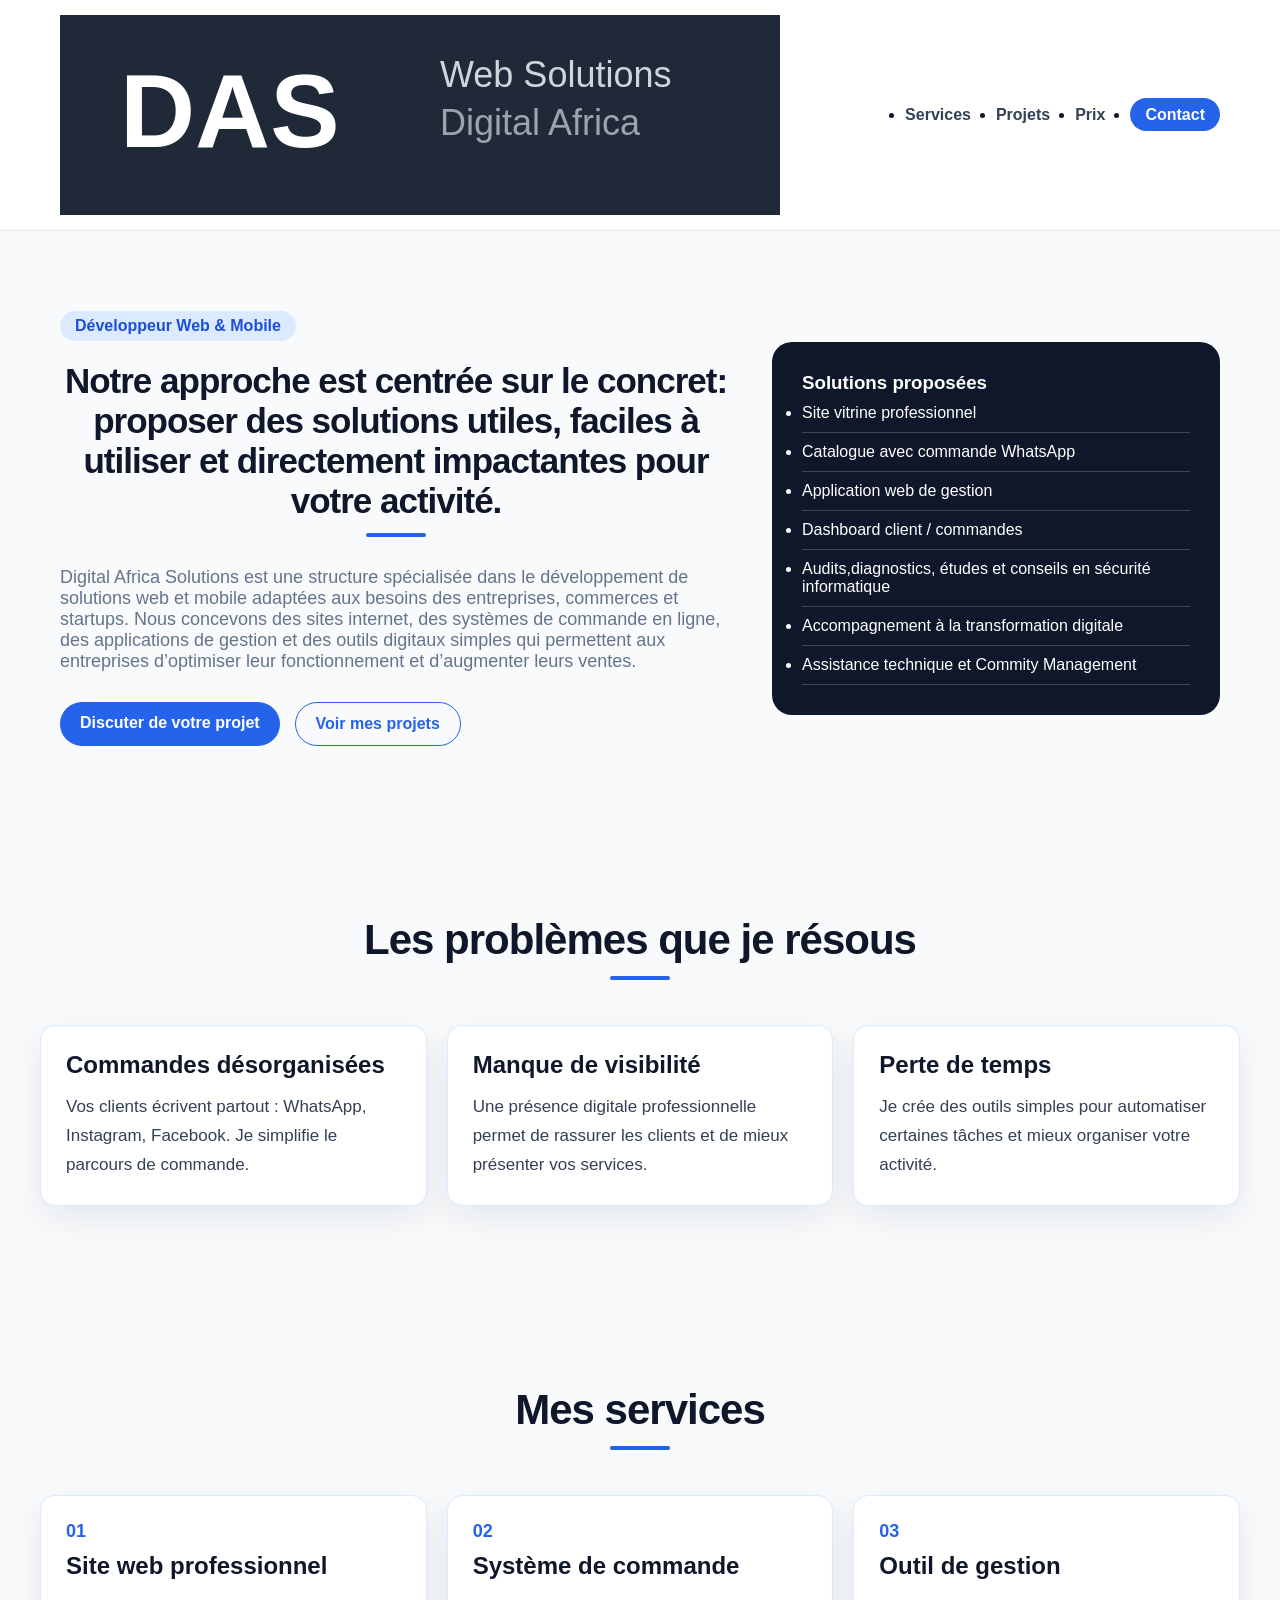
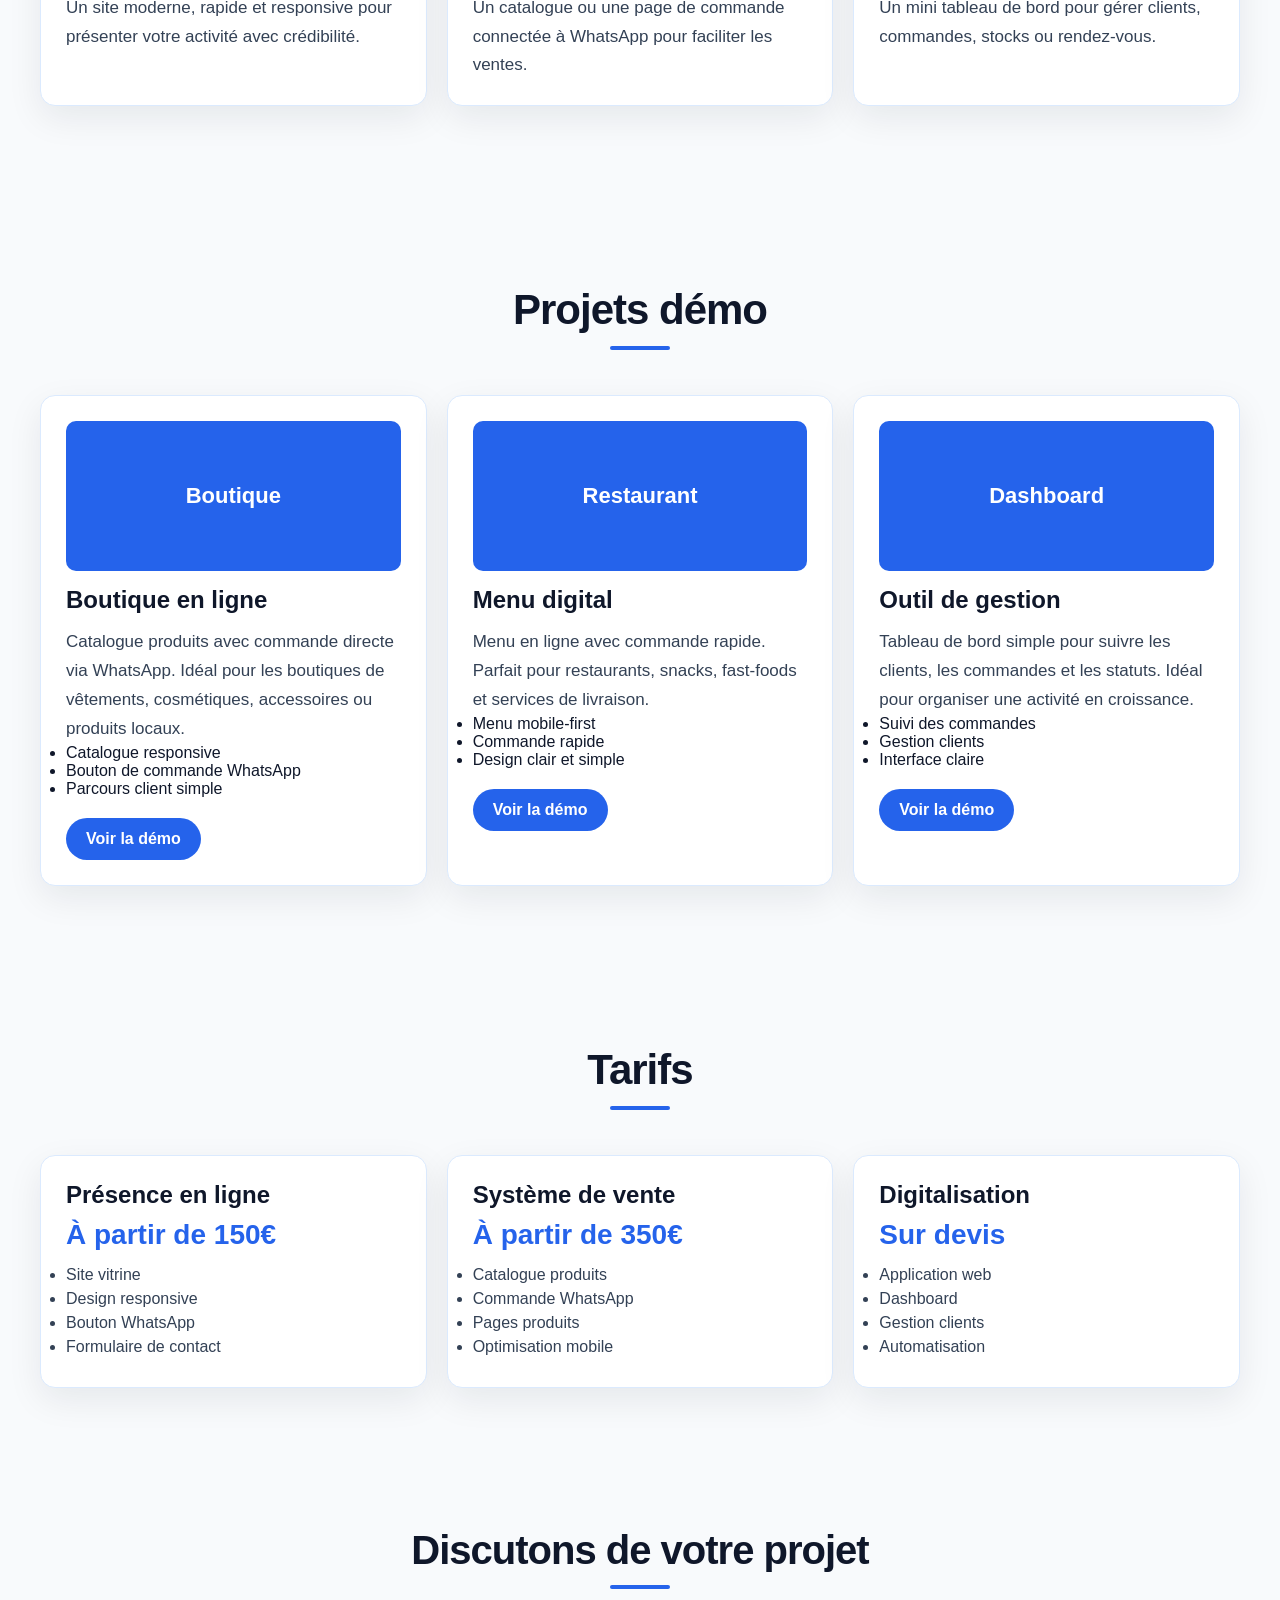
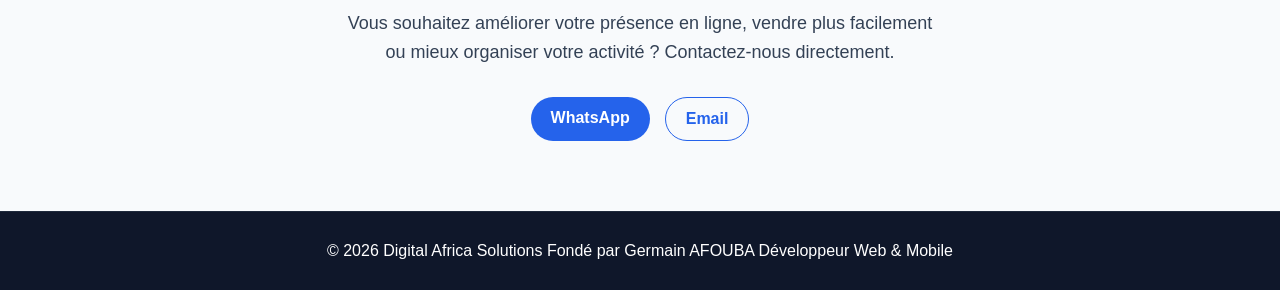
==== commit 80060e6e: "Add SVG logo with DAS branding and update references" ====
--- a/index.html
+++ b/index.html
@@ -7,7 +7,7 @@
   <title>Digital Africa Solutions</title>
   <meta name="description" content="Digital Africa Solutions aide les entreprises à vendre plus et à mieux s’organiser grâce à des solutions web et mobile simples.">
 
-  <link rel="icon" href="assets/images/logo.png">
+  <link rel="icon" href="assets/images/logo.svg">
   <link rel="stylesheet" href="style.css">
 </head>
 
@@ -17,7 +17,7 @@
   <nav class="navbar">
 
     <a href="#" class="logo">
-      <img src="assets/images/logo.png" alt="Digital Africa Solutions logo">
+      <img src="assets/images/logo.svg" alt="Digital Africa Solutions logo">
     </a>
 
     <button class="menu-btn" id="menuBtn">☰</button>
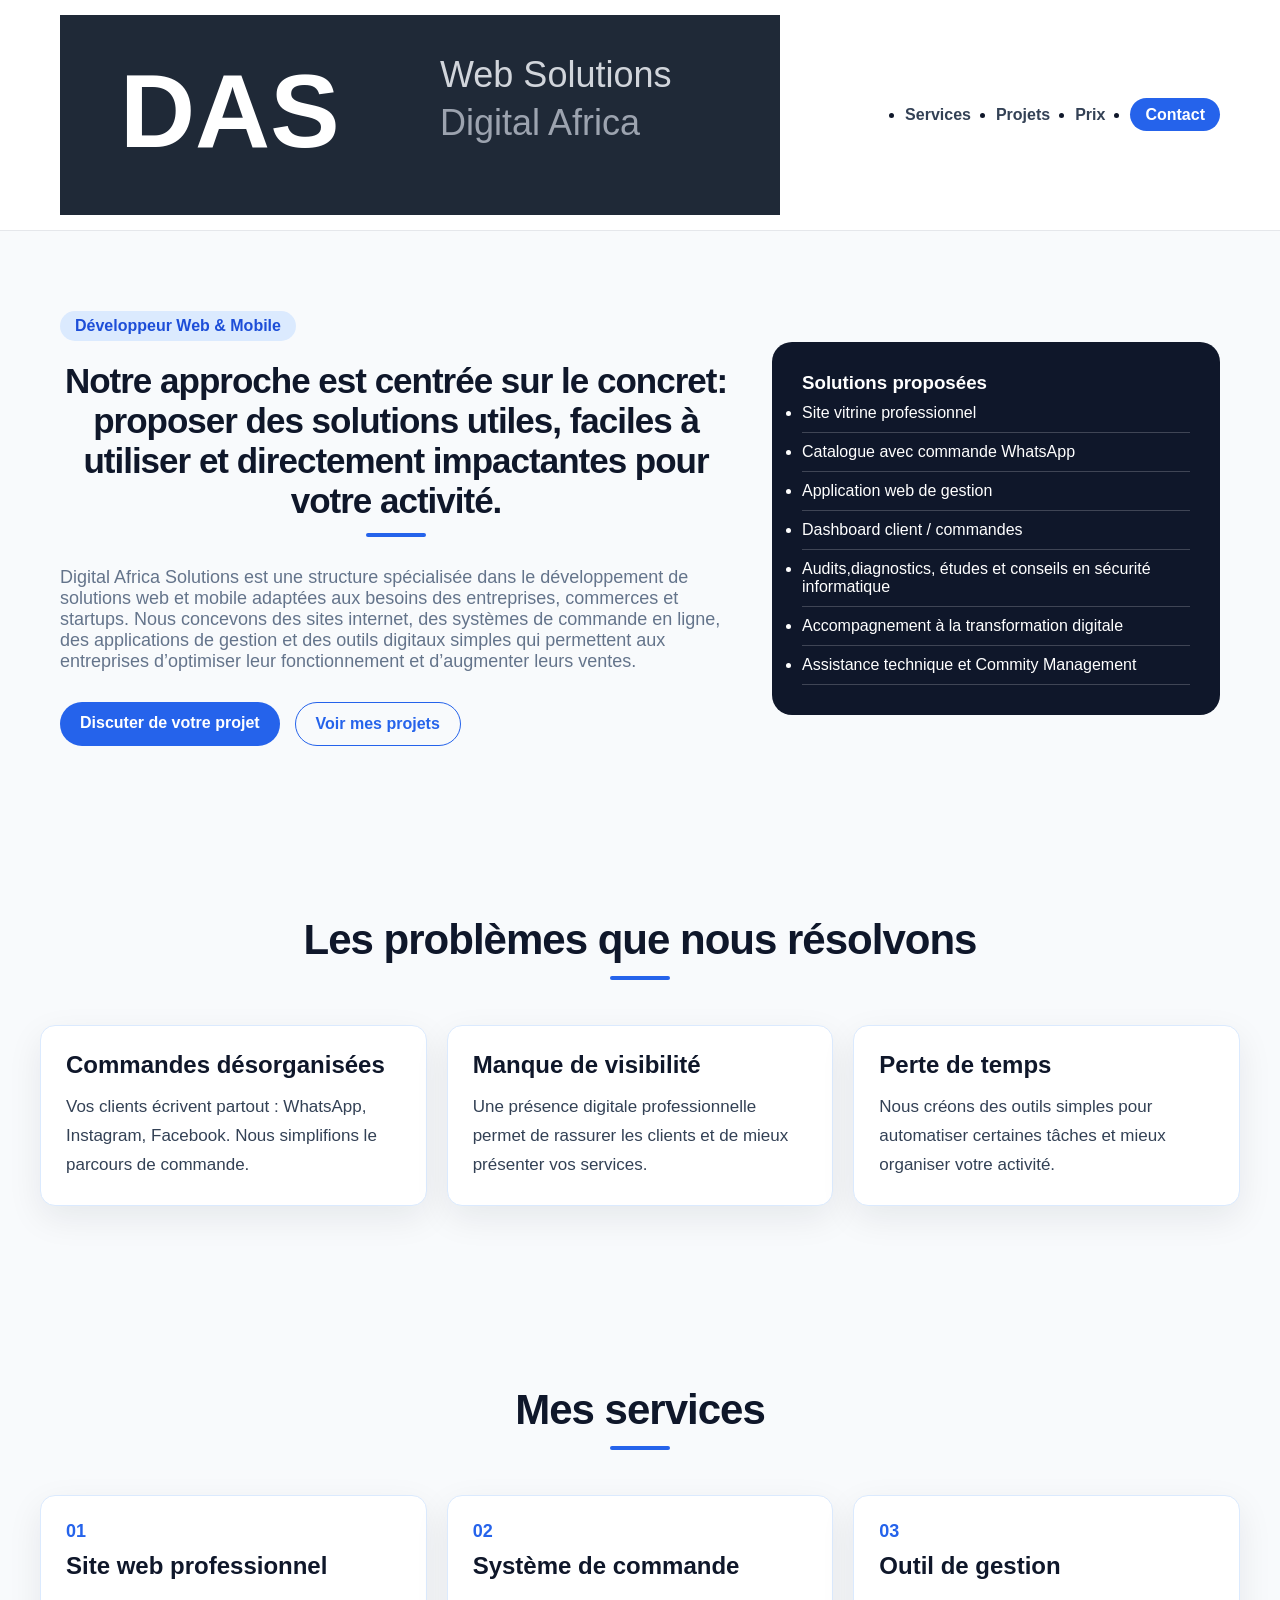
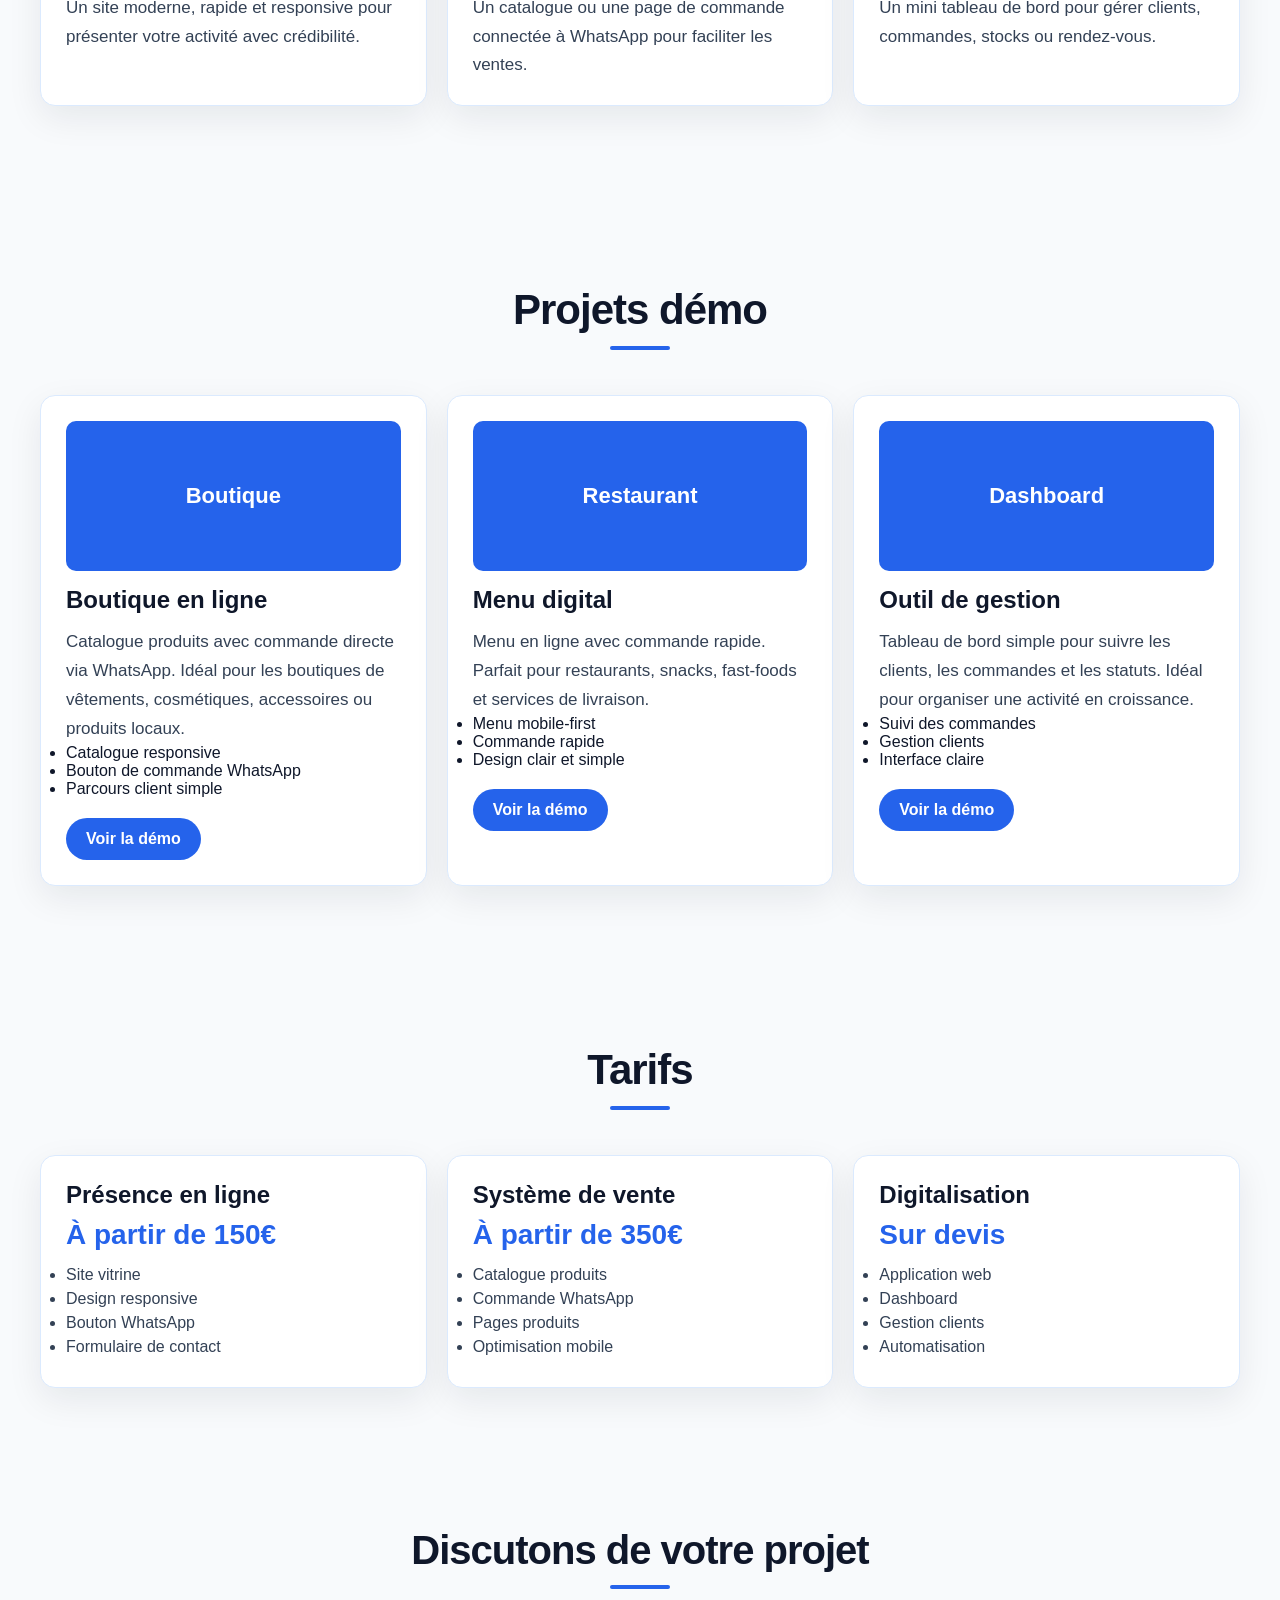
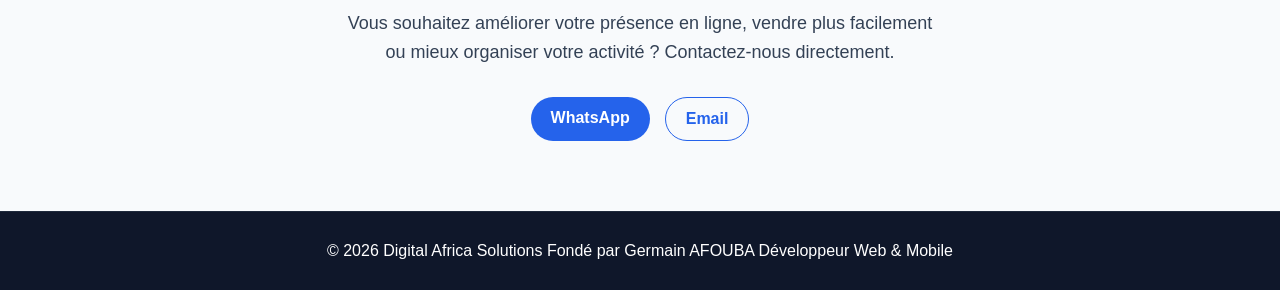
==== commit eba67fed: "Update index.html" ====
--- a/index.html
+++ b/index.html
@@ -68,12 +68,12 @@
 </section>
 
 <section class="problems">
-  <h2>Les problèmes que je résous</h2>
+  <h2>Les problèmes que nous résolvons</h2>
 
   <div class="grid">
     <div class="card">
       <h3>Commandes désorganisées</h3>
-      <p>Vos clients écrivent partout : WhatsApp, Instagram, Facebook. Je simplifie le parcours de commande.</p>
+      <p>Vos clients écrivent partout : WhatsApp, Instagram, Facebook. Nous simplifions le parcours de commande.</p>
     </div>
 
     <div class="card">
@@ -83,7 +83,7 @@
 
     <div class="card">
       <h3>Perte de temps</h3>
-      <p>Je crée des outils simples pour automatiser certaines tâches et mieux organiser votre activité.</p>
+      <p>Nous créons des outils simples pour automatiser certaines tâches et mieux organiser votre activité.</p>
     </div>
   </div>
 </section>
@@ -248,4 +248,4 @@
 <script src="script.js"></script>
 
 </body>
-</html>+</html>
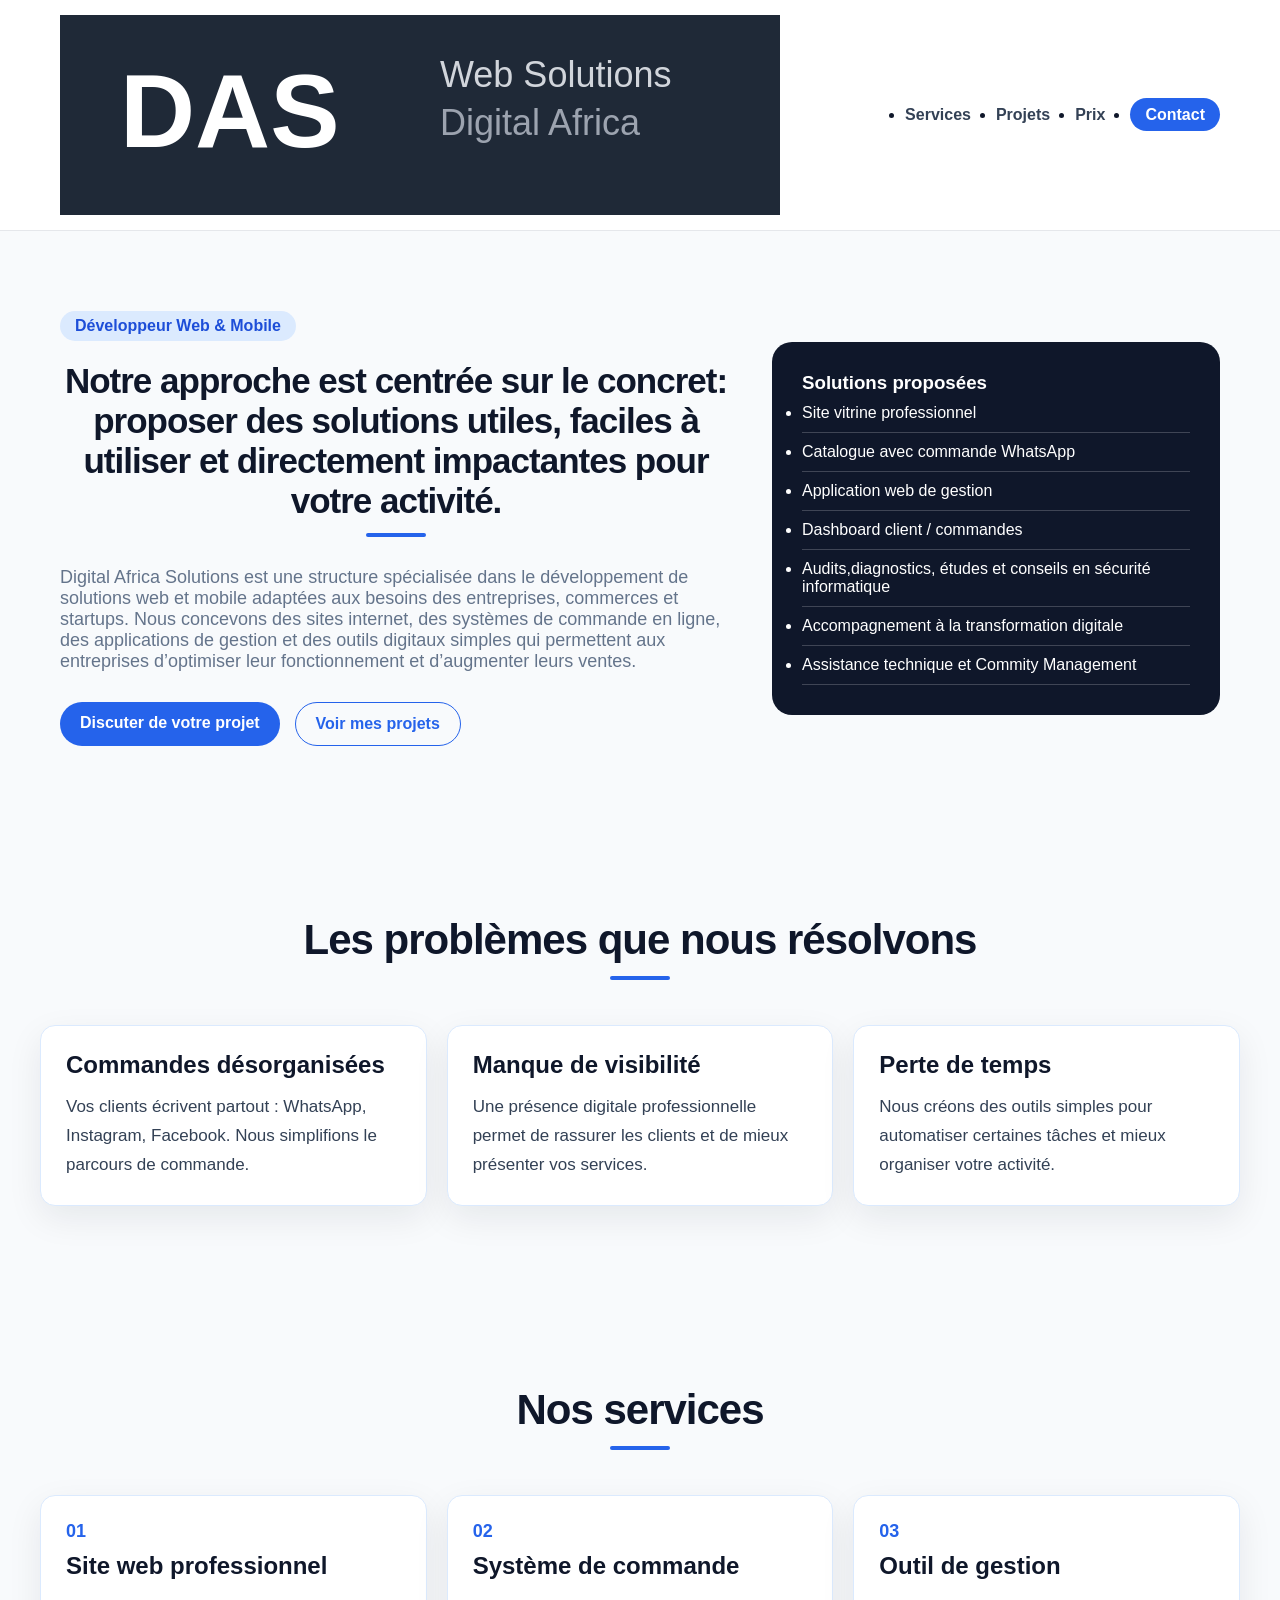
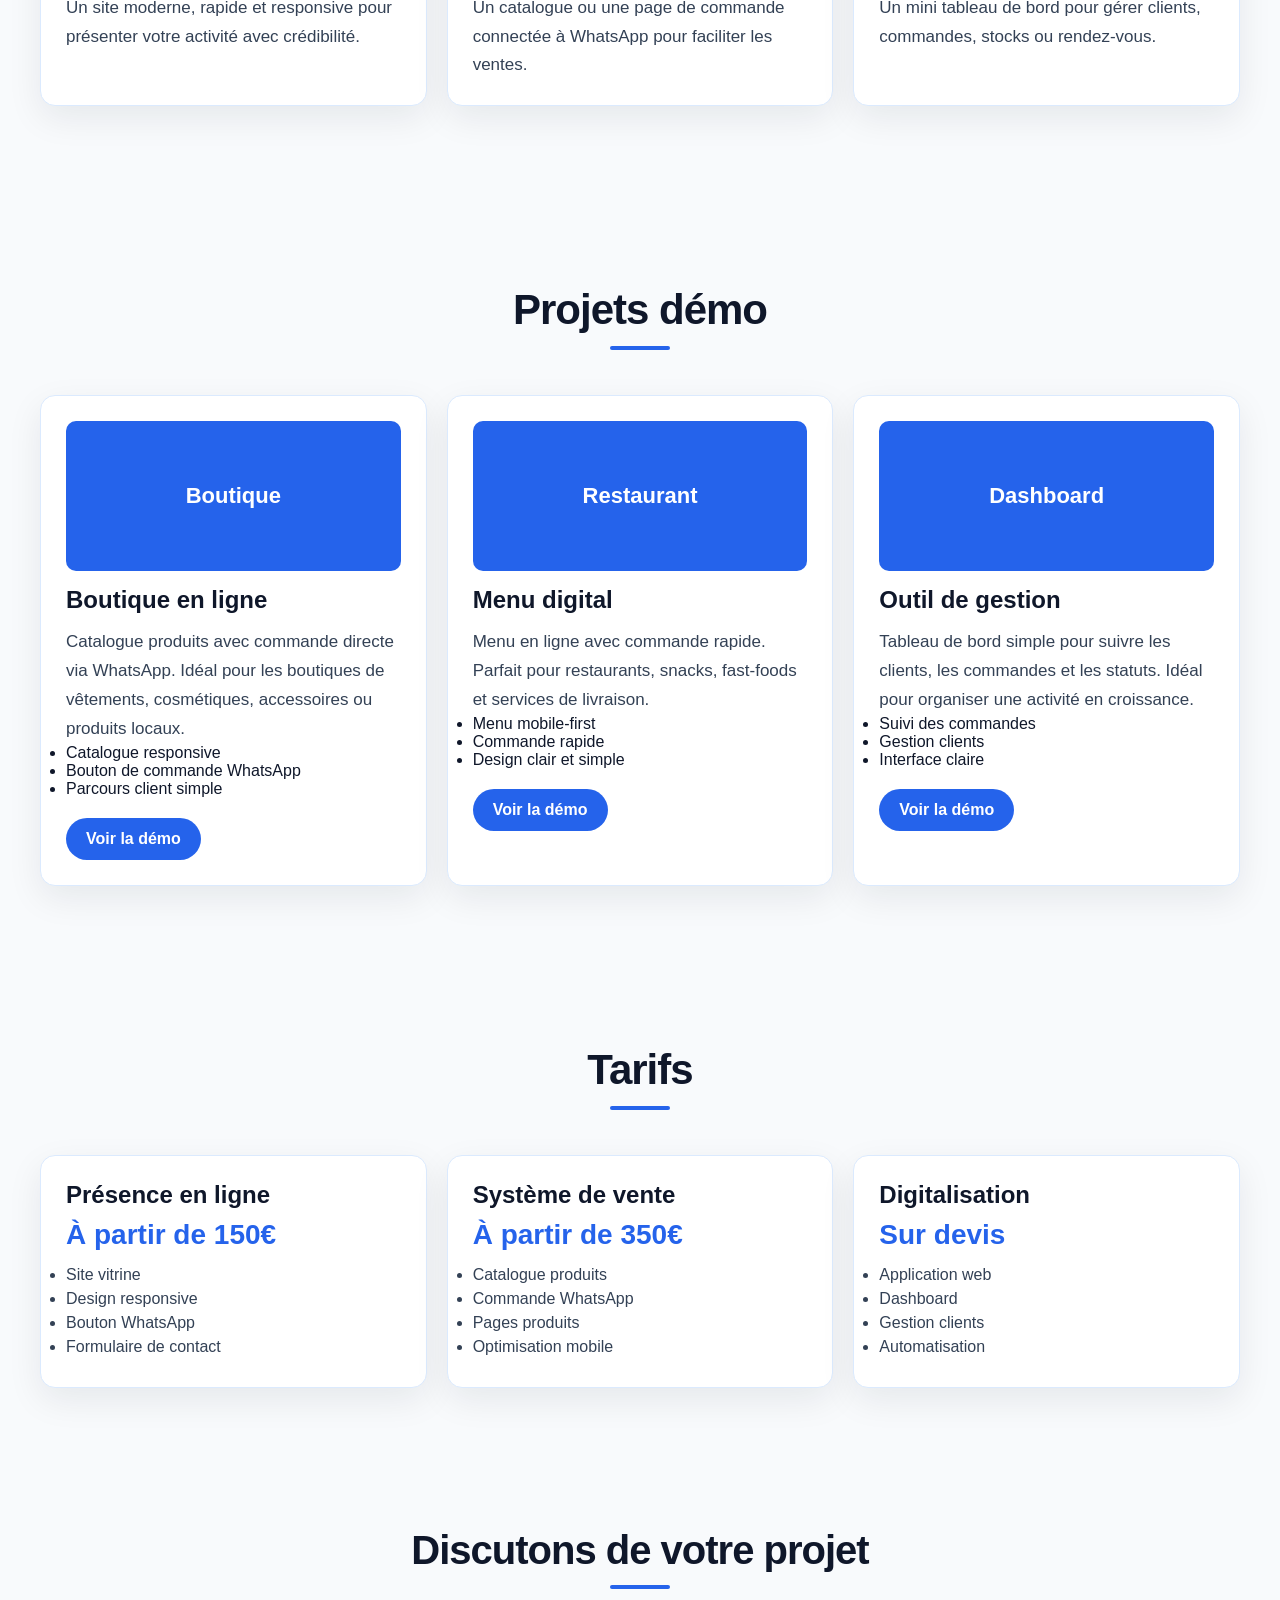
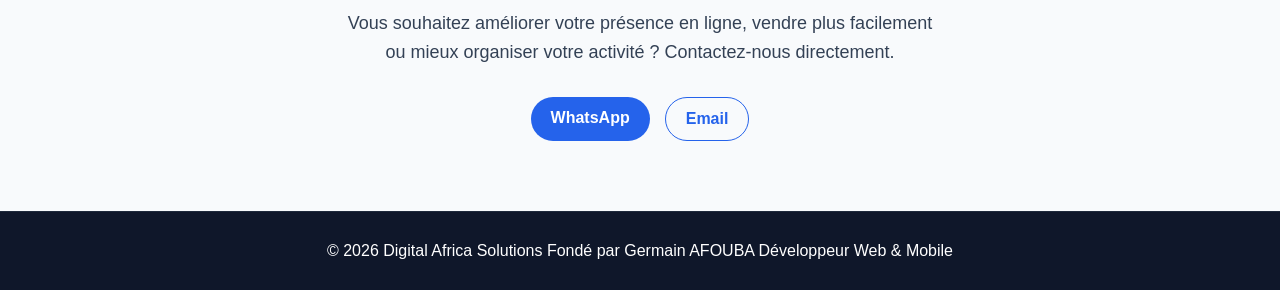
==== commit 8c63265a: "Fix HTML formatting issues" ====
--- a/index.html
+++ b/index.html
@@ -89,7 +89,7 @@
 </section>
 
 <section class="services" id="services">
-  <h2>Mes services</h2>
+  <h2>Nos services</h2>
 
   <div class="grid">
 
